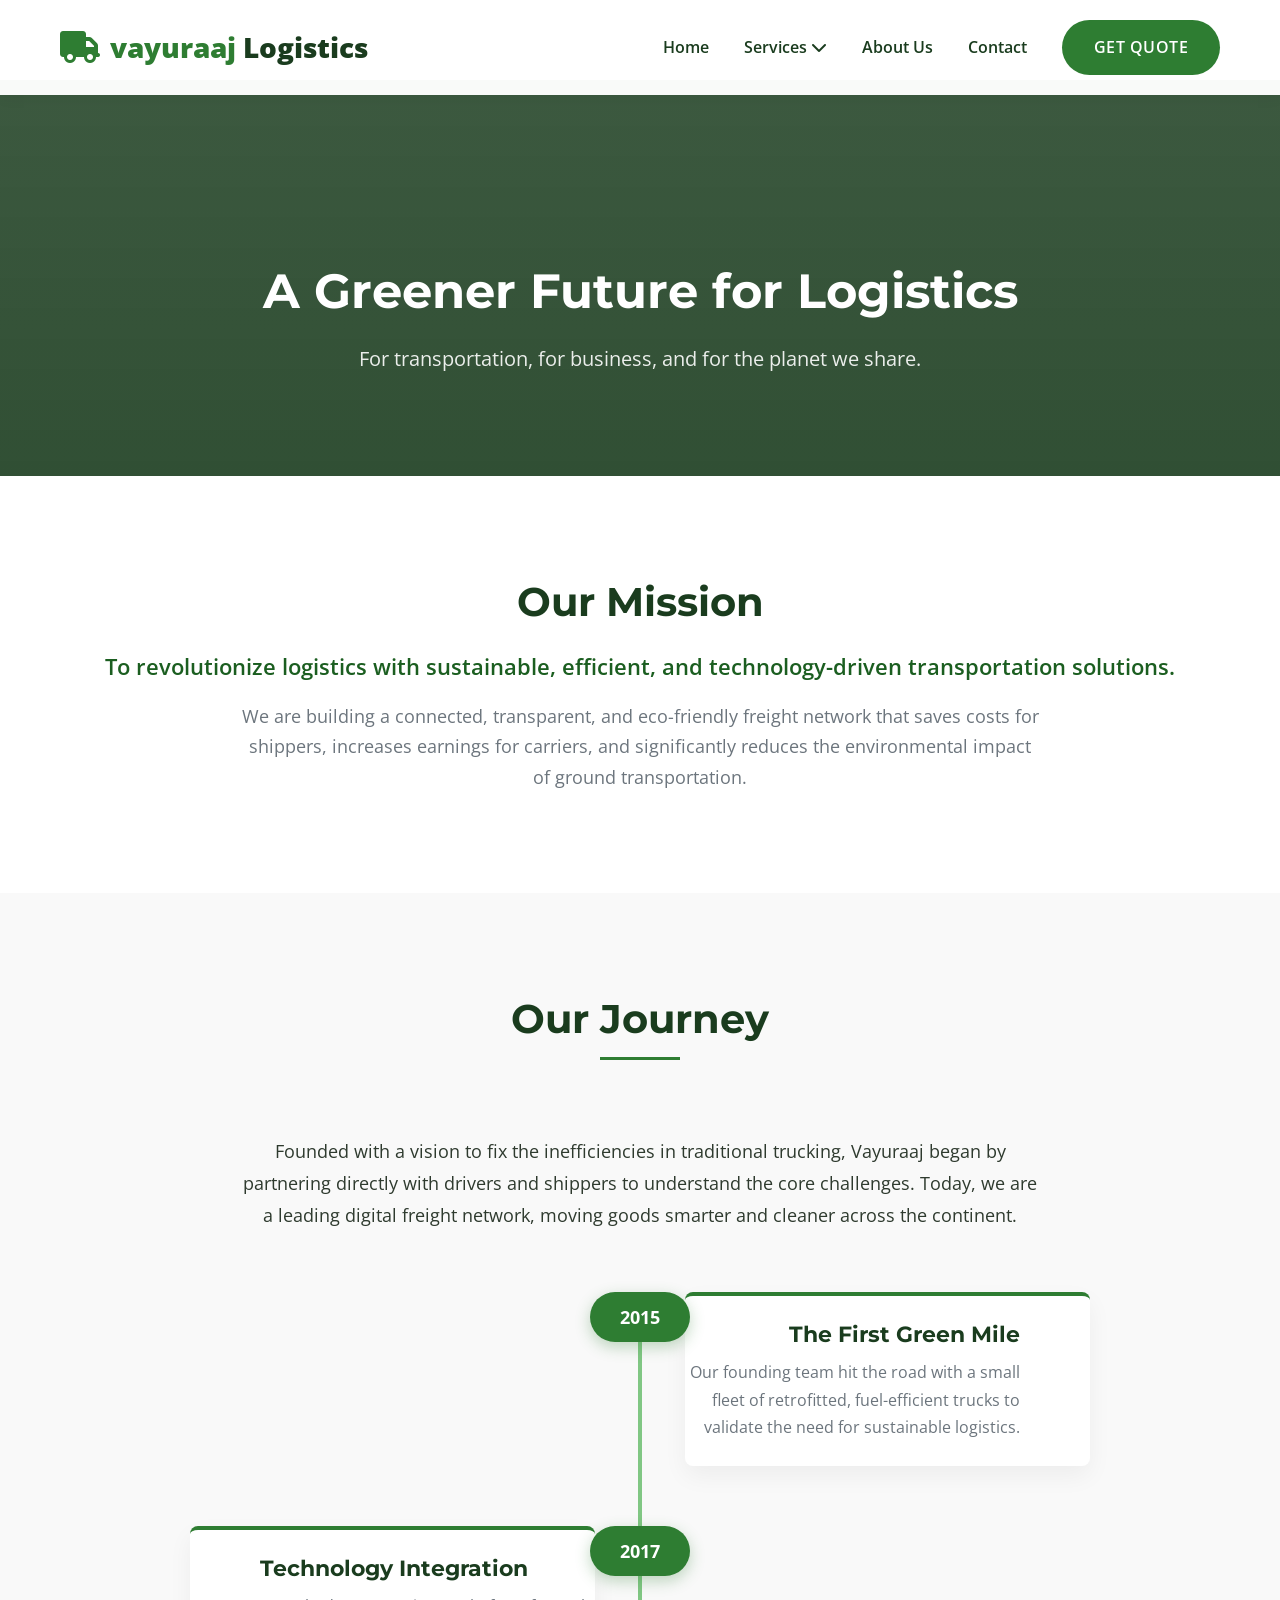
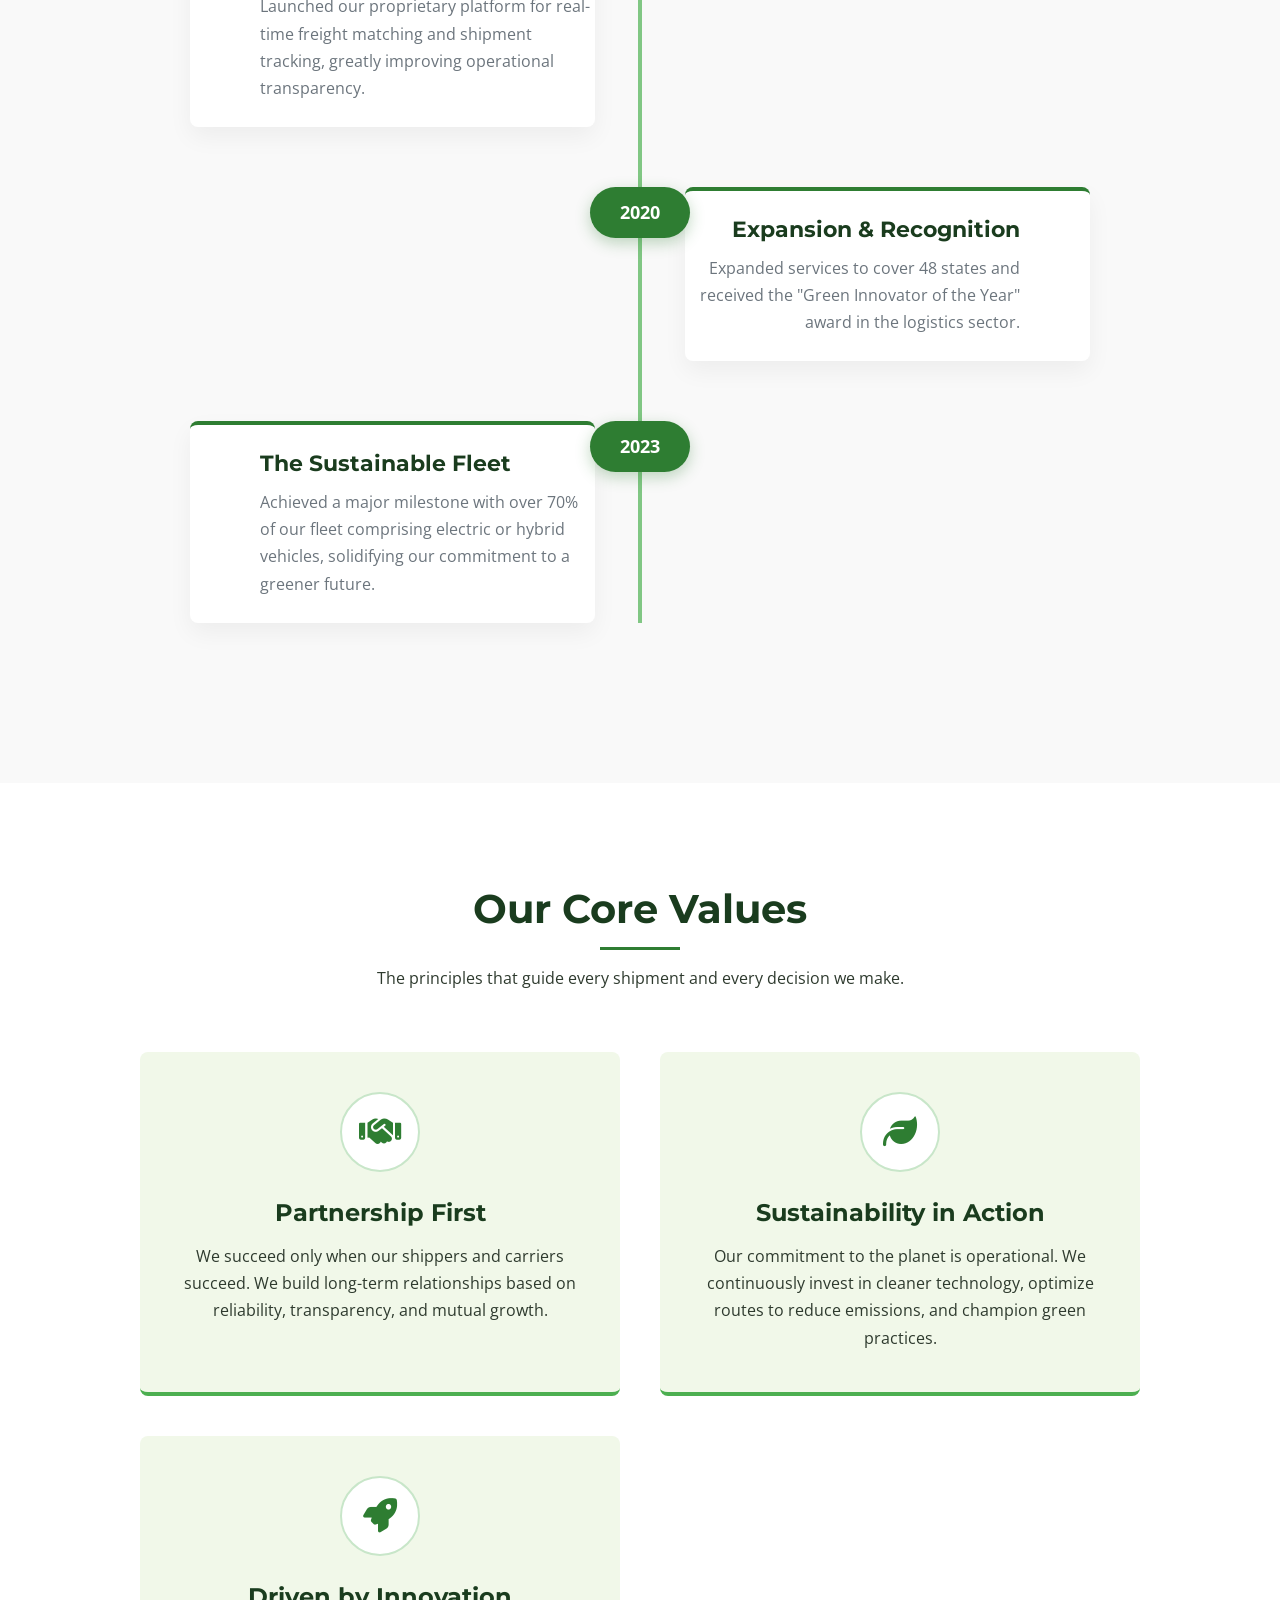
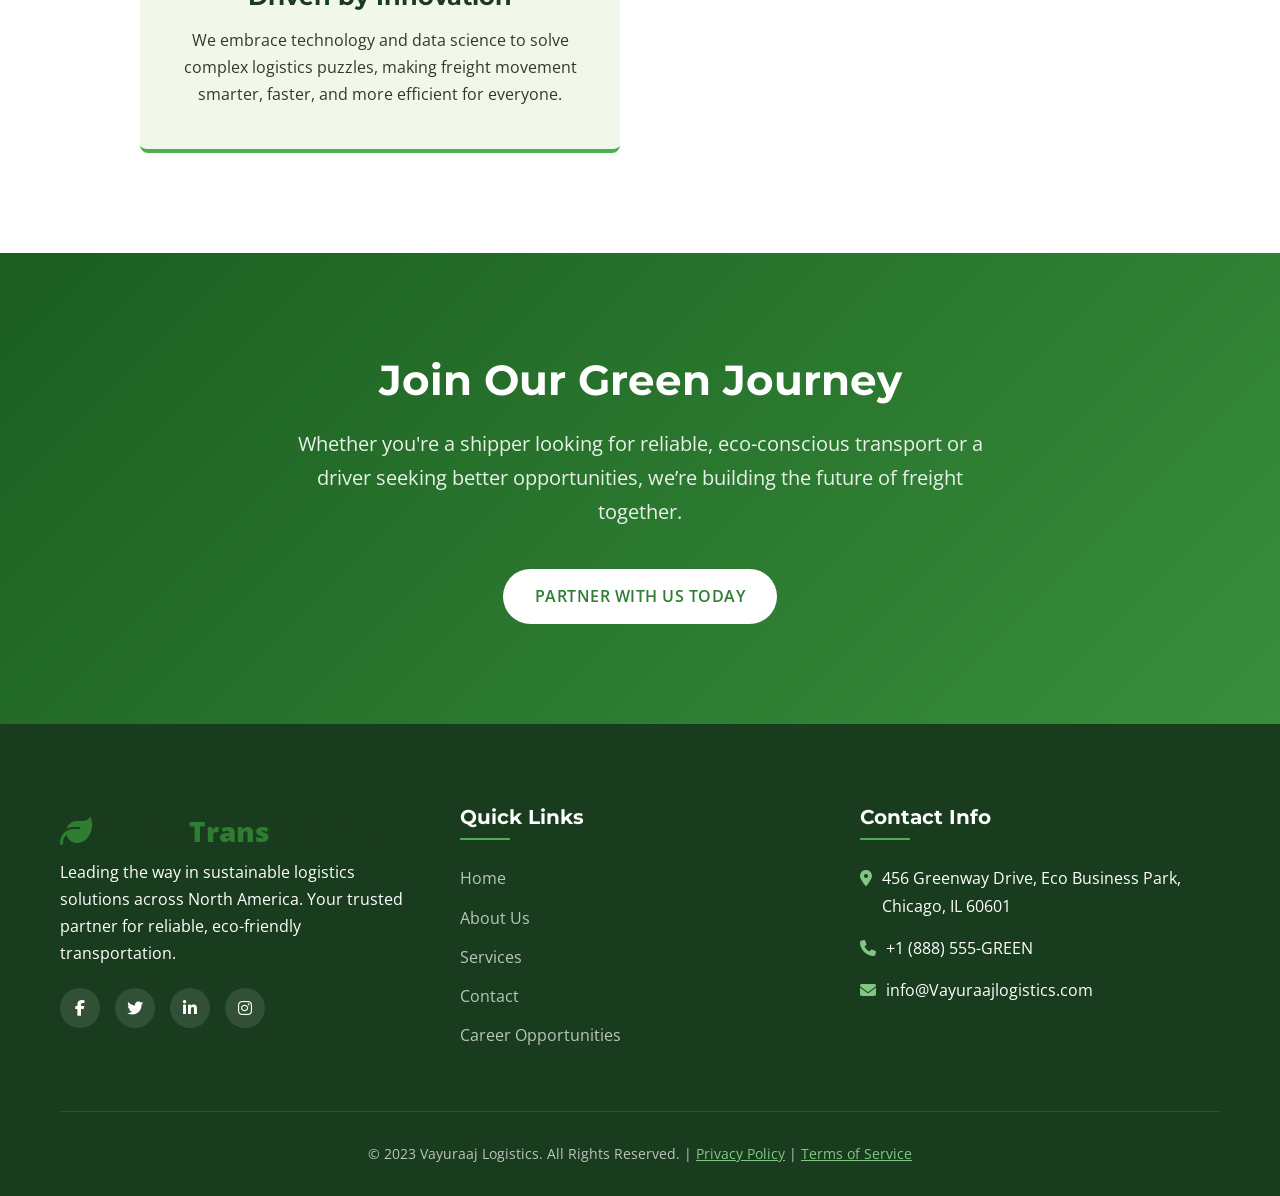
==== about-us.html @ b5fd8b36 "added some change" ====
<!doctype html>
<html lang="en">
  <head>
    <meta charset="UTF-8" />
    <meta name="viewport" content="width=device-width, initial-scale=1.0" />
    <title>About Us | Vayuraaj Logistics</title>
    <link
      rel="stylesheet"
      href="https://cdnjs.cloudflare.com/ajax/libs/font-awesome/6.4.0/css/all.min.css"
    />
    <link rel="preconnect" href="https://fonts.googleapis.com" />
    <link rel="preconnect" href="https://fonts.gstatic.com" crossorigin />
    <link
      href="https://fonts.googleapis.com/css2?family=Montserrat:wght@400;500;600;700;800&family=Open+Sans:wght@400;500;600&display=swap"
      rel="stylesheet"
    />
    <style>
      /* ===== Base Styles & Green Theme Variables ===== */
      * {
        margin: 0;
        padding: 0;
        box-sizing: border-box;
      }

      :root {
        --primary: #2e7d32;
        --primary-dark: #1b5e20;
        --primary-light: #4caf50;
        --secondary: #388e3c;
        --accent: #81c784;
        --dark: #1a3c1e;
        --light: #f1f8e9;
        --gray: #6c757d;
        --text-dark: #2e3a2e;
        --highlight: #c8e6c9;
        --light-gray-bg: #f9f9f9;
        --section-padding: 100px 0;
        --container-width: 1200px;
      }

      body {
        font-family: "Open Sans", sans-serif;
        line-height: 1.7;
        color: var(--text-dark);
        overflow-x: hidden;
      }

      h1,
      h2,
      h3,
      h4,
      h5,
      h6 {
        font-family: "Montserrat", sans-serif;
        font-weight: 700;
        line-height: 1.3;
      }

      .container {
        width: 100%;
        max-width: var(--container-width);
        margin: 0 auto;
        padding: 0 20px;
      }

      section {
        padding: var(--section-padding);
      }

      /* ===== Header - Consistent with Homepage ===== */
      header {
        position: fixed;
        top: 0;
        left: 0;
        width: 100%;
        z-index: 1000;
        padding: 20px 0;
        transition: all 0.3s ease;
        background-color: rgba(255, 255, 255, 0.97);
        box-shadow: 0 2px 15px rgba(0, 0, 0, 0.05);
      }

      .header-container {
        display: flex;
        justify-content: space-between;
        align-items: center;
      }

      .logo {
        display: flex;
        align-items: center;
        gap: 10px;
      }

      .container {
        width: 100%;
        max-width: 1200px;
        margin: 0 auto;
        padding: 0 20px;
      }

      .btn {
        display: inline-block;
        padding: 14px 32px;
        background-color: var(--primary);
        color: white;
        text-decoration: none;
        border-radius: 40px;
        font-weight: 600;
        font-size: 16px;
        transition: all 0.3s ease;
        border: none;
        cursor: pointer;
        text-transform: uppercase;
        letter-spacing: 0.5px;
      }

      .btn:hover {
        background-color: var(--primary-dark);
        transform: translateY(-3px);
        box-shadow: 0 10px 20px rgba(46, 125, 50, 0.2);
      }

      .btn-secondary {
        background-color: white;
        color: var(--primary);
      }

      .btn-secondary:hover {
        background-color: var(--light);
      }

      /* Header Styles */
      header {
        position: absolute;
        top: 0;
        left: 0;
        width: 100%;
        z-index: 1000;
        padding: 20px 0;
        transition: all 0.3s ease;
      }

      header.scrolled {
        position: fixed;
        background-color: rgba(255, 255, 255, 0.97);
        padding: 15px 0;
        box-shadow: 0 5px 20px rgba(0, 0, 0, 0.1);
      }

      .header-container {
        display: flex;
        justify-content: space-between;
        align-items: center;
      }

      .logo {
        display: flex;
        align-items: center;
        gap: 10px;
      }

      .logo-icon {
        color: var(--primary);
        font-size: 32px;
      }

      .logo-text {
        font-size: 28px;
        font-weight: 800;
        color: var(--dark);
      }

      .logo-text span {
        color: var(--primary);
      }

      /* Navigation with Dropdown */
      .nav-container {
        display: flex;
        align-items: center;
        gap: 35px;
      }

      .nav-links {
        display: flex;
        gap: 35px;
      }

      .nav-links a {
        text-decoration: none;
        color: white;
        font-weight: 600;
        font-size: 16px;
        transition: color 0.3s;
        position: relative;
      }

      header.scrolled .nav-links a {
        color: var(--dark);
      }

      .nav-links a:hover {
        color: var(--primary);
      }

      /* Dropdown Styles */
      .dropdown {
        position: relative;
      }

      .dropdown-toggle {
        display: flex;
        align-items: center;
        gap: 5px;
        cursor: pointer;
      }

      .dropdown-menu {
        position: absolute;
        top: 100%;
        left: 0;
        min-width: 220px;
        background-color: white;
        box-shadow: 0 10px 30px rgba(0, 0, 0, 0.15);
        border-radius: 4px;
        padding: 15px 0;
        opacity: 0;
        visibility: hidden;
        transform: translateY(10px);
        transition: all 0.3s ease;
        z-index: 1000;
      }

      .dropdown:hover .dropdown-menu {
        opacity: 1;
        visibility: visible;
        transform: translateY(0);
      }

      .dropdown-menu a {
        display: block;
        padding: 12px 25px;
        color: var(--text-dark);
        text-decoration: none;
        font-weight: 500;
        transition: all 0.3s;
        border-left: 3px solid transparent;
      }

      .dropdown-menu a:hover {
        background-color: var(--highlight);
        color: var(--primary);
        border-left-color: var(--primary);
        padding-left: 30px;
      }
      .container {
        width: 100%;
        max-width: 1200px;
        margin: 0 auto;
        padding: 0 20px;
      }

      /* Header Styles */
      header {
        position: absolute;
        top: 0;
        left: 0;
        width: 100%;
        z-index: 1000;
        padding: 20px 0;
        transition: all 0.3s ease;
      }

      header.scrolled {
        position: fixed;
        background-color: rgba(255, 255, 255, 0.97);
        padding: 15px 0;
        box-shadow: 0 5px 20px rgba(0, 0, 0, 0.1);
      }

      .header-container {
        display: flex;
        justify-content: space-between;
        align-items: center;
      }

      .logo {
        display: flex;
        align-items: center;
        gap: 10px;
      }

      .logo-icon {
        color: var(--primary);
        font-size: 32px;
      }

      .logo-text {
        font-size: 28px;
        font-weight: 800;
        color: var(--dark);
      }

      .logo-text span {
        color: var(--primary);
      }

      /* Navigation with Dropdown */
      .nav-container {
        display: flex;
        align-items: center;
        gap: 35px;
      }

      .nav-links {
        display: flex;
        gap: 35px;
      }

      .nav-links a {
        text-decoration: none;
        color: white;
        font-weight: 600;
        font-size: 16px;
        transition: color 0.3s;
        position: relative;
      }

      header.scrolled .nav-links a {
        color: var(--dark);
      }

      .nav-links a:hover {
        color: var(--primary);
      }

      /* Dropdown Styles */
      .dropdown {
        position: relative;
      }

      .dropdown-toggle {
        display: flex;
        align-items: center;
        gap: 5px;
        cursor: pointer;
      }

      .dropdown-menu {
        position: absolute;
        top: 100%;
        left: 0;
        min-width: 220px;
        background-color: white;
        box-shadow: 0 10px 30px rgba(0, 0, 0, 0.15);
        border-radius: 4px;
        padding: 15px 0;
        opacity: 0;
        visibility: hidden;
        transform: translateY(10px);
        transition: all 0.3s ease;
        z-index: 1000;
      }

      .dropdown:hover .dropdown-menu {
        opacity: 1;
        visibility: visible;
        transform: translateY(0);
      }

      .dropdown-menu a {
        display: block;
        padding: 12px 25px;
        color: var(--text-dark);
        text-decoration: none;
        font-weight: 500;
        transition: all 0.3s;
        border-left: 3px solid transparent;
      }

      .dropdown-menu a:hover {
        background-color: var(--highlight);
        color: var(--primary);
        border-left-color: var(--primary);
        padding-left: 30px;
      }

      .logo-icon {
        color: var(--primary);
        font-size: 32px;
      }

      .logo-text {
        font-size: 28px;
        font-weight: 800;
        color: var(--dark);
      }

      .logo-text span {
        color: var(--primary);
      }

      .nav-links {
        display: flex;
        gap: 35px;
      }

      .nav-links a {
        text-decoration: none;
        color: var(--dark);
        font-weight: 600;
        font-size: 16px;
        transition: color 0.3s;
        position: relative;
      }

      .nav-links a:hover {
        color: var(--primary);
      }

      .nav-links a.active {
        color: var(--primary);
      }

      .nav-links a.active::after {
        content: "";
        position: absolute;
        width: 100%;
        height: 2px;
        background: var(--primary);
        bottom: -5px;
        left: 0;
      }

      .mobile-menu-btn {
        display: none;
        background: none;
        border: none;
        font-size: 24px;
        color: var(--dark);
        cursor: pointer;
      }

      /* ===== Page Hero Banner ===== */
      .page-hero {
        background:
          linear-gradient(rgba(26, 60, 30, 0.85), rgba(26, 60, 30, 0.9)),
          url("https://images.unsplash.com/photo-1544620347-c4fd4a3d5957?ixlib=rb-4.0.3&auto=format&fit=crop&w=2070&q=80");
        background-size: cover;
        background-position: center;
        color: white;
        padding: 180px 0 100px;
        text-align: center;
        margin-top: 80px;
      }

      .page-hero h1 {
        font-size: 48px;
        margin-bottom: 20px;
      }

      .page-hero p {
        font-size: 20px;
        max-width: 700px;
        margin: 0 auto;
        opacity: 0.9;
      }

      /* ===== Mission Statement ===== */
      .mission-statement {
        text-align: center;
        padding: 100px 0;
        background-color: white;
      }

      .mission-statement h2 {
        font-size: 40px;
        color: var(--dark);
        margin-bottom: 20px;
      }

      .mission-statement .lead-text {
        font-size: 22px;
        color: var(--primary-dark);
        font-weight: 600;
        margin-bottom: 15px;
      }

      .mission-statement .sub-text {
        font-size: 18px;
        color: var(--gray);
        max-width: 800px;
        margin: 0 auto;
      }

      /* ===== Our Story & Timeline ===== */
      .our-story {
        background-color: var(--light-gray-bg);
      }

      .section-title {
        text-align: center;
        margin-bottom: 60px;
      }

      .section-title h2 {
        font-size: 40px;
        color: var(--dark);
        margin-bottom: 15px;
        position: relative;
        display: inline-block;
        padding-bottom: 15px;
      }

      .section-title h2::after {
        content: "";
        position: absolute;
        width: 80px;
        height: 3px;
        background-color: var(--primary);
        bottom: 0;
        left: 50%;
        transform: translateX(-50%);
      }

      .story-content {
        max-width: 800px;
        margin: 0 auto 60px;
        font-size: 18px;
        color: var(--text-dark);
        line-height: 1.8;
        text-align: center;
      }

      /* Timeline */
      .timeline {
        position: relative;
        max-width: 900px;
        margin: 50px auto 0;
      }

      .timeline::before {
        content: "";
        position: absolute;
        left: 50%;
        top: 0;
        bottom: 0;
        width: 4px;
        background-color: var(--accent);
        transform: translateX(-50%);
      }

      .timeline-item {
        display: flex;
        justify-content: center;
        margin-bottom: 60px;
        position: relative;
        width: 100%;
      }

      .timeline-item:nth-child(odd) .timeline-content {
        margin-left: auto;
        text-align: right;
        padding-right: 70px;
        padding-left: 0;
      }

      .timeline-item:nth-child(even) .timeline-content {
        margin-right: auto;
        text-align: left;
        padding-left: 70px;
        padding-right: 0;
      }

      .timeline-year {
        position: absolute;
        left: 50%;
        top: 0;
        background-color: var(--primary);
        color: white;
        padding: 10px 20px;
        border-radius: 30px;
        font-weight: 700;
        font-size: 18px;
        transform: translateX(-50%);
        z-index: 2;
        min-width: 100px;
        text-align: center;
        box-shadow: 0 5px 15px rgba(46, 125, 50, 0.3);
      }

      .timeline-content {
        width: 45%;
        padding: 25px;
        background-color: white;
        border-radius: 8px;
        box-shadow: 0 10px 25px rgba(0, 0, 0, 0.05);
        border-top: 4px solid var(--primary);
      }

      .timeline-content h3 {
        font-size: 22px;
        color: var(--dark);
        margin-bottom: 10px;
      }

      .timeline-content p {
        color: var(--gray);
      }

      /* ===== Our Values ===== */
      .our-values {
        background-color: white;
      }

      .values-grid {
        display: grid;
        grid-template-columns: repeat(auto-fit, minmax(320px, 1fr));
        gap: 40px;
        max-width: 1000px;
        margin: 50px auto 0;
      }

      .value-card {
        background-color: var(--light);
        padding: 40px 30px;
        border-radius: 8px;
        text-align: center;
        transition: transform 0.3s ease;
        border-bottom: 4px solid var(--primary-light);
      }

      .value-card:hover {
        transform: translateY(-10px);
      }

      .value-icon {
        background-color: white;
        color: var(--primary);
        width: 80px;
        height: 80px;
        border-radius: 50%;
        display: flex;
        align-items: center;
        justify-content: center;
        font-size: 34px;
        margin: 0 auto 25px;
        border: 2px solid var(--highlight);
      }

      .value-card h3 {
        font-size: 24px;
        color: var(--dark);
        margin-bottom: 15px;
      }

      .value-card p {
        color: var(--text-dark);
      }

      /* ===== CTA Section ===== */
      .cta-section {
        background: linear-gradient(
          135deg,
          var(--primary-dark),
          var(--secondary)
        );
        color: white;
        text-align: center;
        padding: 100px 0;
      }

      .cta-section h2 {
        font-size: 42px;
        margin-bottom: 20px;
      }

      .cta-section p {
        font-size: 20px;
        max-width: 700px;
        margin: 0 auto 40px;
        opacity: 0.9;
      }

      .cta-section .btn {
        background-color: white;
        color: var(--primary);
      }

      .cta-section .btn:hover {
        background-color: var(--light);
      }

      /* ===== Footer ===== */
      footer {
        background-color: var(--dark);
        color: white;
        padding: 80px 0 30px;
      }

      .footer-grid {
        display: grid;
        grid-template-columns: repeat(auto-fit, minmax(250px, 1fr));
        gap: 40px;
        margin-bottom: 50px;
      }

      .footer-col h3 {
        font-size: 20px;
        margin-bottom: 25px;
        position: relative;
        padding-bottom: 10px;
      }

      .footer-col h3::after {
        content: "";
        position: absolute;
        width: 50px;
        height: 2px;
        background: var(--primary-light);
        bottom: 0;
        left: 0;
      }

      .footer-links {
        list-style: none;
      }

      .footer-links li {
        margin-bottom: 12px;
      }

      .footer-links a {
        color: rgba(255, 255, 255, 0.7);
        text-decoration: none;
        transition: all 0.3s;
      }

      .footer-links a:hover {
        color: var(--accent);
        padding-left: 5px;
      }

      .contact-info {
        list-style: none;
      }

      .contact-info li {
        margin-bottom: 15px;
        display: flex;
        align-items: flex-start;
        gap: 10px;
      }

      .contact-info i {
        color: var(--accent);
        margin-top: 5px;
      }

      .social-icons {
        display: flex;
        gap: 15px;
        margin-top: 20px;
      }

      .social-icons a {
        display: inline-flex;
        align-items: center;
        justify-content: center;
        width: 40px;
        height: 40px;
        background: rgba(255, 255, 255, 0.1);
        border-radius: 50%;
        color: white;
        text-decoration: none;
        transition: all 0.3s;
      }

      .social-icons a:hover {
        background: var(--primary);
        transform: translateY(-3px);
      }

      .copyright {
        text-align: center;
        padding-top: 30px;
        border-top: 1px solid rgba(255, 255, 255, 0.1);
        color: rgba(255, 255, 255, 0.7);
        font-size: 14px;
      }

      /* ===== Responsive Design ===== */
      @media (max-width: 992px) {
        .nav-links {
          display: none;
          position: absolute;
          top: 100%;
          left: 0;
          width: 100%;
          background-color: white;
          flex-direction: column;
          padding: 20px;
          box-shadow: 0 10px 20px rgba(0, 0, 0, 0.1);
          gap: 20px;
          z-index: 1000;
        }

        .nav-links.active {
          display: flex;
        }

        .mobile-menu-btn {
          display: block;
        }

        .page-hero h1 {
          font-size: 42px;
        }

        .mission-statement h2 {
          font-size: 36px;
        }
      }

      @media (max-width: 768px) {
        :root {
          --section-padding: 70px 0;
        }

        .page-hero {
          padding: 150px 0 80px;
        }

        .page-hero h1 {
          font-size: 36px;
        }

        .page-hero p,
        .mission-statement .sub-text,
        .story-content {
          font-size: 16px;
        }

        .timeline::before {
          left: 30px;
        }

        .timeline-item,
        .timeline-item:nth-child(odd),
        .timeline-item:nth-child(even) {
          flex-direction: column;
          align-items: flex-start;
          padding-left: 70px;
        }

        .timeline-year {
          left: 30px;
          transform: translateX(0);
        }

        .timeline-content,
        .timeline-item:nth-child(odd) .timeline-content,
        .timeline-item:nth-child(even) .timeline-content {
          width: 100%;
          padding: 20px;
          margin: 40px 0 0 0;
          text-align: left;
        }

        .values-grid {
          grid-template-columns: 1fr;
          gap: 30px;
        }

        .cta-section h2 {
          font-size: 32px;
        }
      }
    </style>
  </head>
  <body>
    <!-- Header -->
    <header id="header">
      <div class="container header-container">
        <div class="logo">
          <div class="logo-icon">
            <i class="fas fa-truck"></i>
          </div>
          <div class="logo-text"><span>vayuraaj </span> Logistics</div>
        </div>

        <div class="nav-container">
          <nav class="nav-links" id="navLinks">
            <a href="index.html">Home</a>

            <div class="dropdown">
              <div class="dropdown-toggle">
                <a href="#services"
                  >Services <i class="fas fa-chevron-down"></i
                ></a>
              </div>
              <div class="dropdown-menu">
                <a href="#services">All Services</a>
                <a href="#freight">Freight Services</a>
                <a href="#transport">Transport Services</a>
                <a href="#logistics">Logistics Services</a>
                <a href="#warehouse">Warehousing</a>
                <a href="#supply">Supply Chain</a>
                <a href="#customs">Customs Clearance</a>
              </div>
            </div>

            <a href="about-us.html">About Us</a>
            <a href="#contact">Contact</a>
          </nav>

          <a href="#contact" class="btn">Get Quote</a>

          <button class="mobile-menu-btn" id="mobileMenuBtn">
            <i class="fas fa-bars"></i>
          </button>
        </div>
      </div>
    </header>
    <!-- Page Hero Banner -->
    <section class="page-hero">
      <div class="container">
        <h1>A Greener Future for Logistics</h1>
        <p>For transportation, for business, and for the planet we share.</p>
      </div>
    </section>

    <!-- Mission Statement -->
    <section class="mission-statement">
      <div class="container">
        <h2>Our Mission</h2>
        <p class="lead-text">
          To revolutionize logistics with sustainable, efficient, and
          technology-driven transportation solutions.
        </p>
        <p class="sub-text">
          We are building a connected, transparent, and eco-friendly freight
          network that saves costs for shippers, increases earnings for
          carriers, and significantly reduces the environmental impact of ground
          transportation.
        </p>
      </div>
    </section>

    <!-- Our Story & Timeline -->
    <section class="our-story">
      <div class="container">
        <div class="section-title">
          <h2>Our Journey</h2>
        </div>

        <div class="story-content">
          <p>
            Founded with a vision to fix the inefficiencies in traditional
            trucking, Vayuraaj began by partnering directly with drivers and
            shippers to understand the core challenges. Today, we are a leading
            digital freight network, moving goods smarter and cleaner across the
            continent.
          </p>
        </div>

        <div class="timeline">
          <div class="timeline-item">
            <div class="timeline-year">2015</div>
            <div class="timeline-content">
              <h3>The First Green Mile</h3>
              <p>
                Our founding team hit the road with a small fleet of
                retrofitted, fuel-efficient trucks to validate the need for
                sustainable logistics.
              </p>
            </div>
          </div>

          <div class="timeline-item">
            <div class="timeline-year">2017</div>
            <div class="timeline-content">
              <h3>Technology Integration</h3>
              <p>
                Launched our proprietary platform for real-time freight matching
                and shipment tracking, greatly improving operational
                transparency.
              </p>
            </div>
          </div>

          <div class="timeline-item">
            <div class="timeline-year">2020</div>
            <div class="timeline-content">
              <h3>Expansion & Recognition</h3>
              <p>
                Expanded services to cover 48 states and received the "Green
                Innovator of the Year" award in the logistics sector.
              </p>
            </div>
          </div>

          <div class="timeline-item">
            <div class="timeline-year">2023</div>
            <div class="timeline-content">
              <h3>The Sustainable Fleet</h3>
              <p>
                Achieved a major milestone with over 70% of our fleet comprising
                electric or hybrid vehicles, solidifying our commitment to a
                greener future.
              </p>
            </div>
          </div>
        </div>
      </div>
    </section>

    <!-- Our Values -->
    <section class="our-values">
      <div class="container">
        <div class="section-title">
          <h2>Our Core Values</h2>
          <p>
            The principles that guide every shipment and every decision we make.
          </p>
        </div>

        <div class="values-grid">
          <div class="value-card">
            <div class="value-icon">
              <i class="fas fa-handshake"></i>
            </div>
            <h3>Partnership First</h3>
            <p>
              We succeed only when our shippers and carriers succeed. We build
              long-term relationships based on reliability, transparency, and
              mutual growth.
            </p>
          </div>

          <div class="value-card">
            <div class="value-icon">
              <i class="fas fa-leaf"></i>
            </div>
            <h3>Sustainability in Action</h3>
            <p>
              Our commitment to the planet is operational. We continuously
              invest in cleaner technology, optimize routes to reduce emissions,
              and champion green practices.
            </p>
          </div>

          <div class="value-card">
            <div class="value-icon">
              <i class="fas fa-rocket"></i>
            </div>
            <h3>Driven by Innovation</h3>
            <p>
              We embrace technology and data science to solve complex logistics
              puzzles, making freight movement smarter, faster, and more
              efficient for everyone.
            </p>
          </div>
        </div>
      </div>
    </section>

    <!-- CTA Section -->
    <section class="cta-section">
      <div class="container">
        <h2>Join Our Green Journey</h2>
        <p>
          Whether you're a shipper looking for reliable, eco-conscious transport
          or a driver seeking better opportunities, we’re building the future of
          freight together.
        </p>
        <a href="index.html#contact" class="btn">Partner With Us Today</a>
      </div>
    </section>

    <!-- Footer -->
    <footer id="contact">
      <div class="container">
        <div class="footer-grid">
          <div class="footer-col">
            <div class="logo">
              <div class="logo-icon">
                <i class="fas fa-leaf"></i>
              </div>
              <div class="logo-text">Green<span>Trans</span> Logistics</div>
            </div>
            <p>
              Leading the way in sustainable logistics solutions across North
              America. Your trusted partner for reliable, eco-friendly
              transportation.
            </p>
            <div class="social-icons">
              <a href="#"><i class="fab fa-facebook-f"></i></a>
              <a href="#"><i class="fab fa-twitter"></i></a>
              <a href="#"><i class="fab fa-linkedin-in"></i></a>
              <a href="#"><i class="fab fa-instagram"></i></a>
            </div>
          </div>

          <div class="footer-col">
            <h3>Quick Links</h3>
            <ul class="footer-links">
              <li><a href="index.html">Home</a></li>
              <li><a href="about-us.html">About Us</a></li>
              <li><a href="index.html#services">Services</a></li>
              <li><a href="#contact">Contact</a></li>
              <li><a href="#">Career Opportunities</a></li>
            </ul>
          </div>

          <div class="footer-col">
            <h3>Contact Info</h3>
            <ul class="contact-info">
              <li>
                <i class="fas fa-map-marker-alt"></i>
                <span
                  >456 Greenway Drive, Eco Business Park, Chicago, IL
                  60601</span
                >
              </li>
              <li>
                <i class="fas fa-phone"></i>
                <span>+1 (888) 555-GREEN</span>
              </li>
              <li>
                <i class="fas fa-envelope"></i>
                <span>info@Vayuraajlogistics.com</span>
              </li>
            </ul>
          </div>
        </div>

        <div class="copyright">
          <p>
            &copy; 2023 Vayuraaj Logistics. All Rights Reserved. |
            <a href="#" style="color: var(--accent)">Privacy Policy</a> |
            <a href="#" style="color: var(--accent)">Terms of Service</a>
          </p>
        </div>
      </div>
    </footer>

    <script>
      // Mobile menu toggle
      const mobileMenuBtn = document.getElementById("mobileMenuBtn");
      const navLinks = document.getElementById("navLinks");

      mobileMenuBtn.addEventListener("click", () => {
        navLinks.classList.toggle("active");
        mobileMenuBtn.innerHTML = navLinks.classList.contains("active")
          ? '<i class="fas fa-times"></i>'
          : '<i class="fas fa-bars"></i>';
      });

      // Close mobile menu when clicking a link
      document.querySelectorAll(".nav-links a").forEach((link) => {
        link.addEventListener("click", () => {
          navLinks.classList.remove("active");
          mobileMenuBtn.innerHTML = '<i class="fas fa-bars"></i>';
        });
      });

      // Header scroll effect
      const header = document.getElementById("header");
      window.addEventListener("scroll", () => {
        if (window.scrollY > 50) {
          header.style.boxShadow = "0 5px 20px rgba(0,0,0,0.1)";
        } else {
          header.style.boxShadow = "0 2px 15px rgba(0,0,0,0.05)";
        }
      });
    </script>
  </body>
</html>
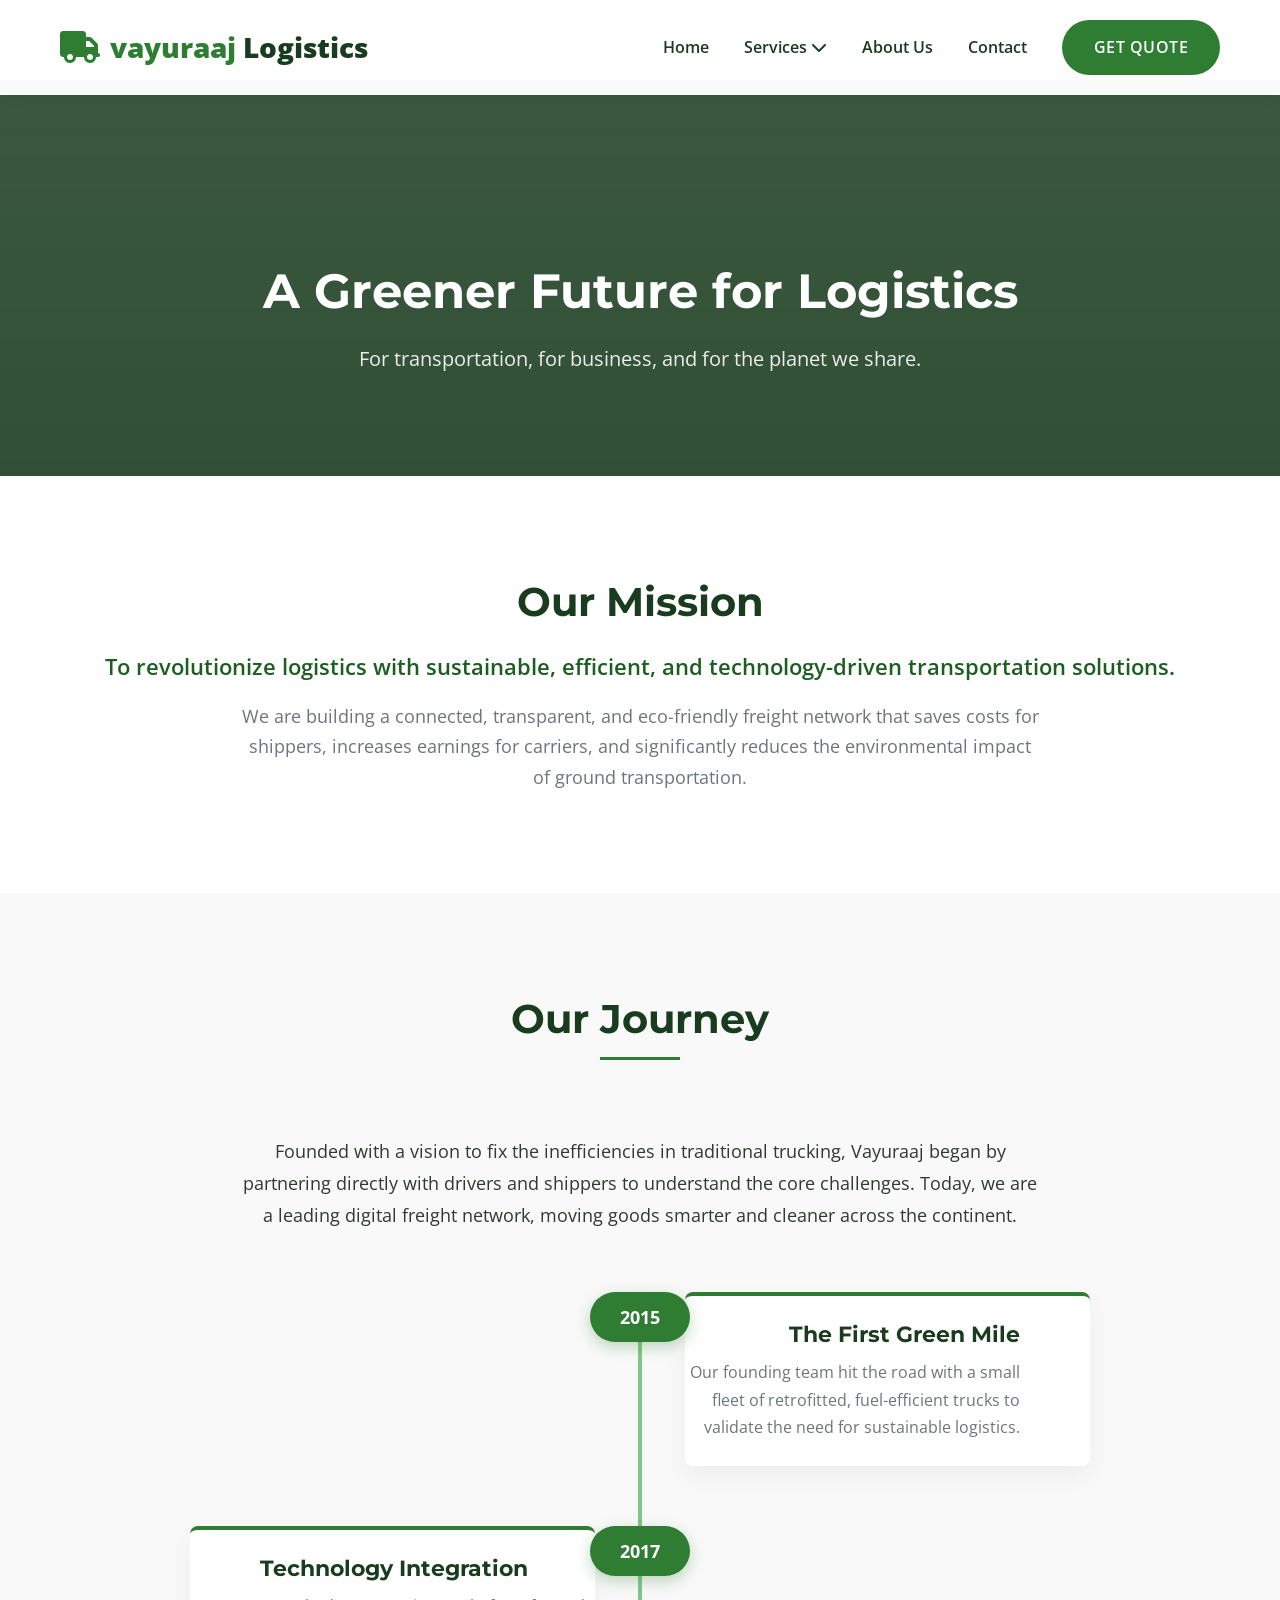
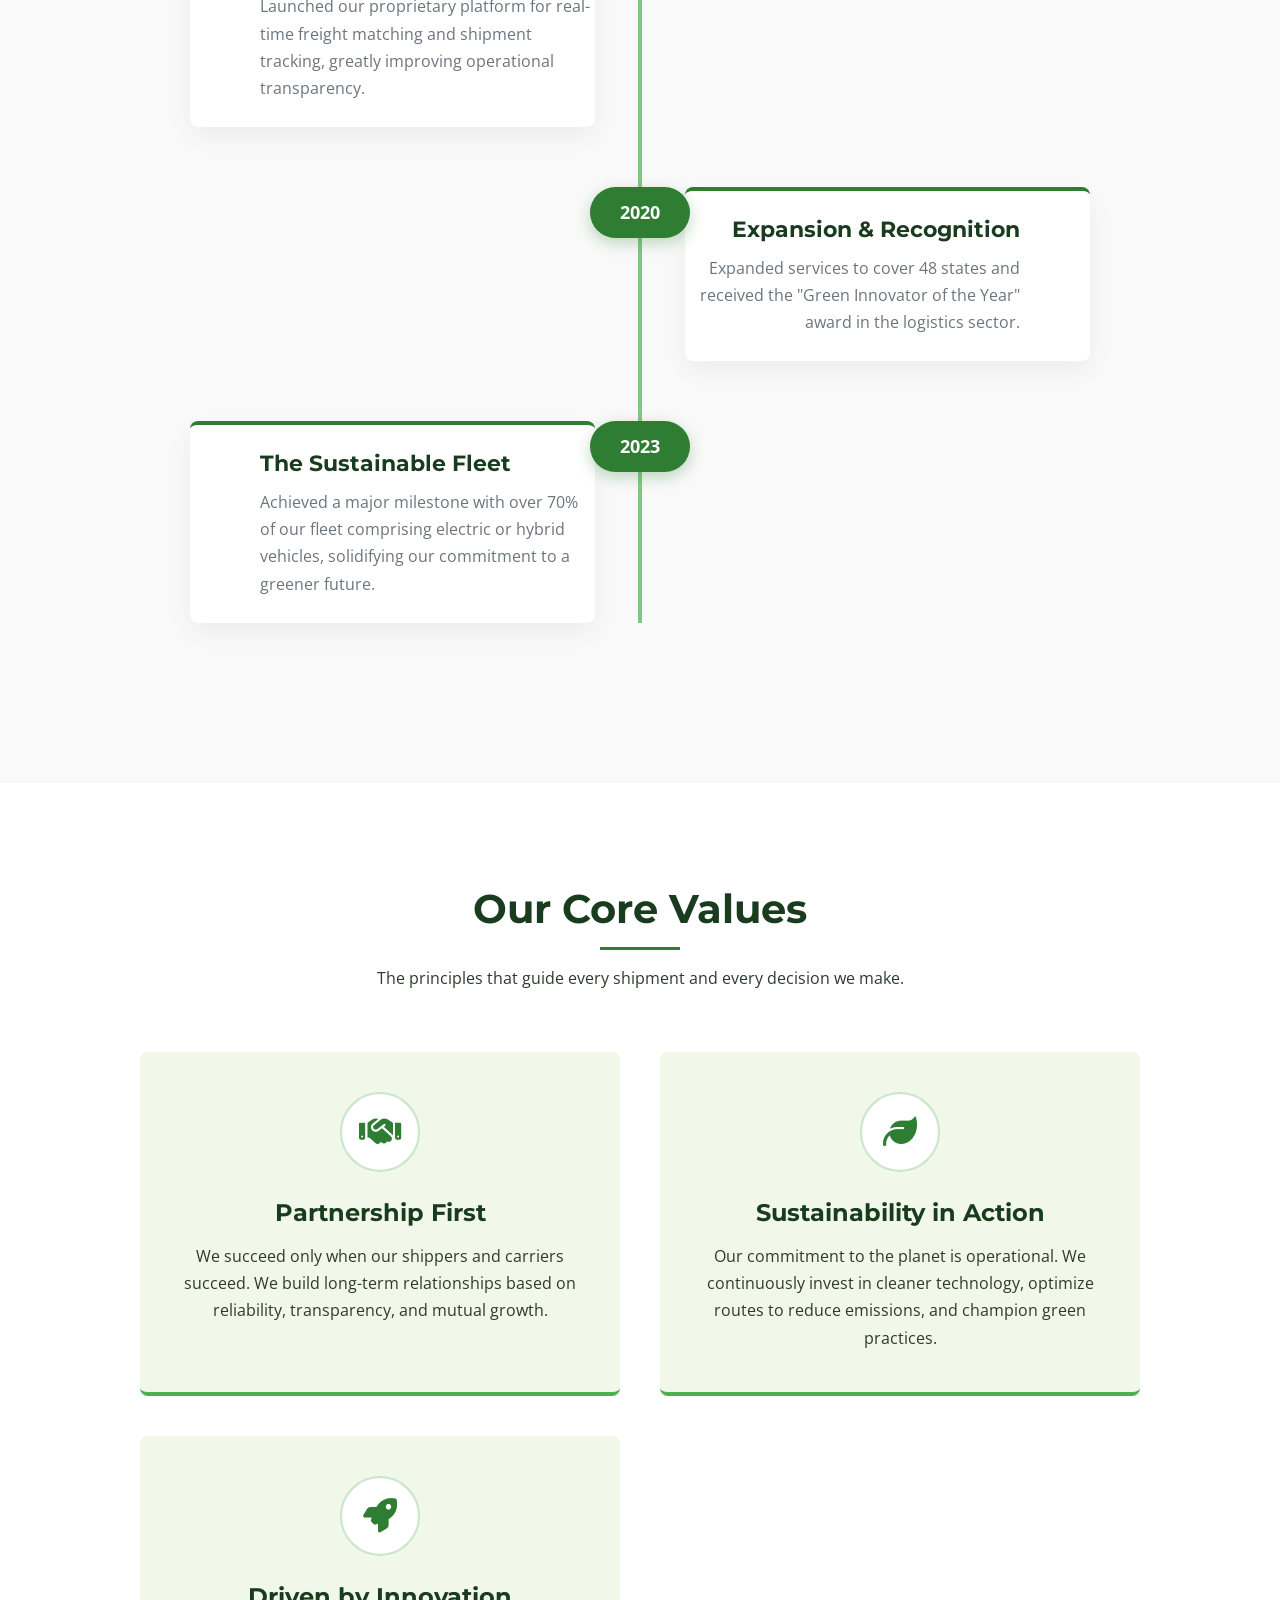
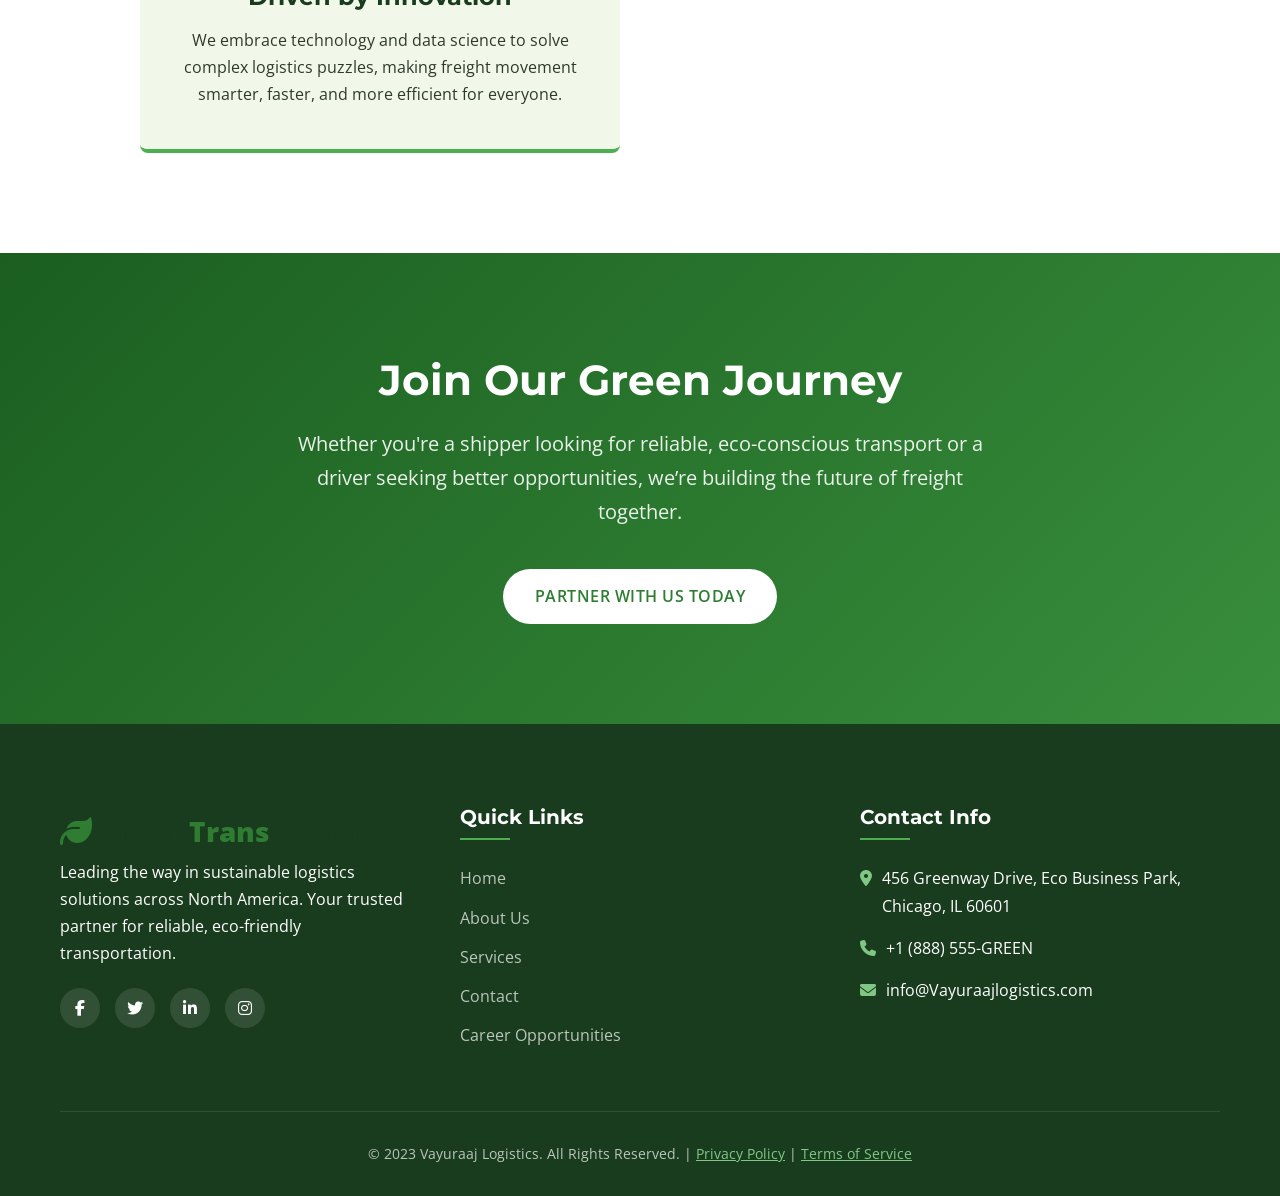
==== commit bf550230: "last change on 7" ====
--- a/about-us.html
+++ b/about-us.html
@@ -951,11 +951,11 @@
     <!-- Our Story & Timeline -->
     <section class="our-story">
       <div class="container">
-        <div class="section-title">
+        <div class="section-title fade-up">
           <h2>Our Journey</h2>
         </div>
 
-        <div class="story-content">
+        <div class="fade-up story-content">
           <p>
             Founded with a vision to fix the inefficiencies in traditional
             trucking, Vayuraaj began by partnering directly with drivers and
@@ -968,7 +968,7 @@
         <div class="timeline">
           <div class="timeline-item">
             <div class="timeline-year">2015</div>
-            <div class="timeline-content">
+            <div class="timeline-content fade-up">
               <h3>The First Green Mile</h3>
               <p>
                 Our founding team hit the road with a small fleet of
@@ -980,7 +980,7 @@
 
           <div class="timeline-item">
             <div class="timeline-year">2017</div>
-            <div class="timeline-content">
+            <div class="timeline-content fade-up">
               <h3>Technology Integration</h3>
               <p>
                 Launched our proprietary platform for real-time freight matching
@@ -992,7 +992,7 @@
 
           <div class="timeline-item">
             <div class="timeline-year">2020</div>
-            <div class="timeline-content">
+            <div class="timeline-content fade-up">
               <h3>Expansion & Recognition</h3>
               <p>
                 Expanded services to cover 48 states and received the "Green
@@ -1003,7 +1003,7 @@
 
           <div class="timeline-item">
             <div class="timeline-year">2023</div>
-            <div class="timeline-content">
+            <div class="timeline-content fade-up">
               <h3>The Sustainable Fleet</h3>
               <p>
                 Achieved a major milestone with over 70% of our fleet comprising
@@ -1027,7 +1027,7 @@
         </div>
 
         <div class="values-grid">
-          <div class="value-card">
+          <div class="value-card zoom-in">
             <div class="value-icon">
               <i class="fas fa-handshake"></i>
             </div>
@@ -1040,7 +1040,7 @@
           </div>
 
           <div class="value-card">
-            <div class="value-icon">
+            <div class="value-icon zoom-in">
               <i class="fas fa-leaf"></i>
             </div>
             <h3>Sustainability in Action</h3>
@@ -1052,7 +1052,7 @@
           </div>
 
           <div class="value-card">
-            <div class="value-icon">
+            <div class="value-icon zoom-in">
               <i class="fas fa-rocket"></i>
             </div>
             <h3>Driven by Innovation</h3>
@@ -1068,7 +1068,7 @@
 
     <!-- CTA Section -->
     <section class="cta-section">
-      <div class="container">
+      <div class="container zoom-in">
         <h2>Join Our Green Journey</h2>
         <p>
           Whether you're a shipper looking for reliable, eco-conscious transport
@@ -1178,3 +1178,115 @@
     </script>
   </body>
 </html>
+
+<!-- styles for scroll effects  -->
+<style>
+  /* ===== SCROLL ANIMATIONS ===== */
+  .fade-up,
+  .slide-left,
+  .slide-right,
+  .zoom-in,
+  .blur-in,
+  .rotate-in {
+    opacity: 0;
+    transition: all 0.8s cubic-bezier(0.4, 0, 0.2, 1);
+  }
+
+  /* Specific transformations */
+  .fade-up {
+    transform: translateY(40px);
+  }
+  .slide-left {
+    transform: translateX(-60px);
+  }
+  .slide-right {
+    transform: translateX(60px);
+  }
+  .zoom-in {
+    transform: scale(0.9);
+  }
+  .blur-in {
+    transform: translateY(20px);
+    filter: blur(4px);
+  }
+  .rotate-in {
+    transform: rotate(-3deg) scale(0.95);
+  }
+
+  /* Active state when element is in viewport */
+  .fade-up.show,
+  .slide-left.show,
+  .slide-right.show,
+  .zoom-in.show,
+  .blur-in.show,
+  .rotate-in.show {
+    opacity: 1;
+    transform: translate(0) scale(1) rotate(0);
+    filter: blur(0);
+  }
+
+  /* Optional: Different animation speeds */
+  .fast {
+    transition-duration: 0.5s;
+  }
+  .slow {
+    transition-duration: 1.2s;
+  }
+</style>
+<script>
+  // Scroll Animation Handler
+  const scrollAnimations = () => {
+    // Create observer with options
+    const observerOptions = {
+      root: null, // Use viewport as root
+      rootMargin: "0px 0px -100px 0px", // Trigger slightly before element is in center
+      threshold: 0.1, // Trigger when 10% of element is visible
+    };
+
+    const observer = new IntersectionObserver((entries) => {
+      entries.forEach((entry) => {
+        if (entry.isIntersecting) {
+          // Add show class to trigger animation
+          entry.target.classList.add("show");
+
+          // Optional: Stop observing after animation triggers
+          // observer.unobserve(entry.target);
+        } else {
+          // Optional: Remove class when element leaves viewport
+          // entry.target.classList.remove('show');
+        }
+      });
+    }, observerOptions);
+
+    // Observe all elements with animation classes
+    const animatedElements = document.querySelectorAll(
+      ".fade-up, .slide-left, .slide-right, .zoom-in, .blur-in, .rotate-in, .stagger-container",
+    );
+
+    animatedElements.forEach((el) => observer.observe(el));
+
+    // Special handling for staggered containers
+    const staggerObserver = new IntersectionObserver((entries) => {
+      entries.forEach((entry) => {
+        if (entry.isIntersecting) {
+          // Add show class to container
+          entry.target.classList.add("show");
+
+          // Then add show class to children with delays
+          const children = entry.target.children;
+          Array.from(children).forEach((child, index) => {
+            setTimeout(() => {
+              child.classList.add("show");
+            }, index * 150); // 150ms delay between each child
+          });
+        }
+      });
+    }, observerOptions);
+
+    const staggerContainers = document.querySelectorAll(".stagger-container");
+    staggerContainers.forEach((el) => staggerObserver.observe(el));
+  };
+
+  // Initialize when page loads
+  document.addEventListener("DOMContentLoaded", scrollAnimations);
+</script>
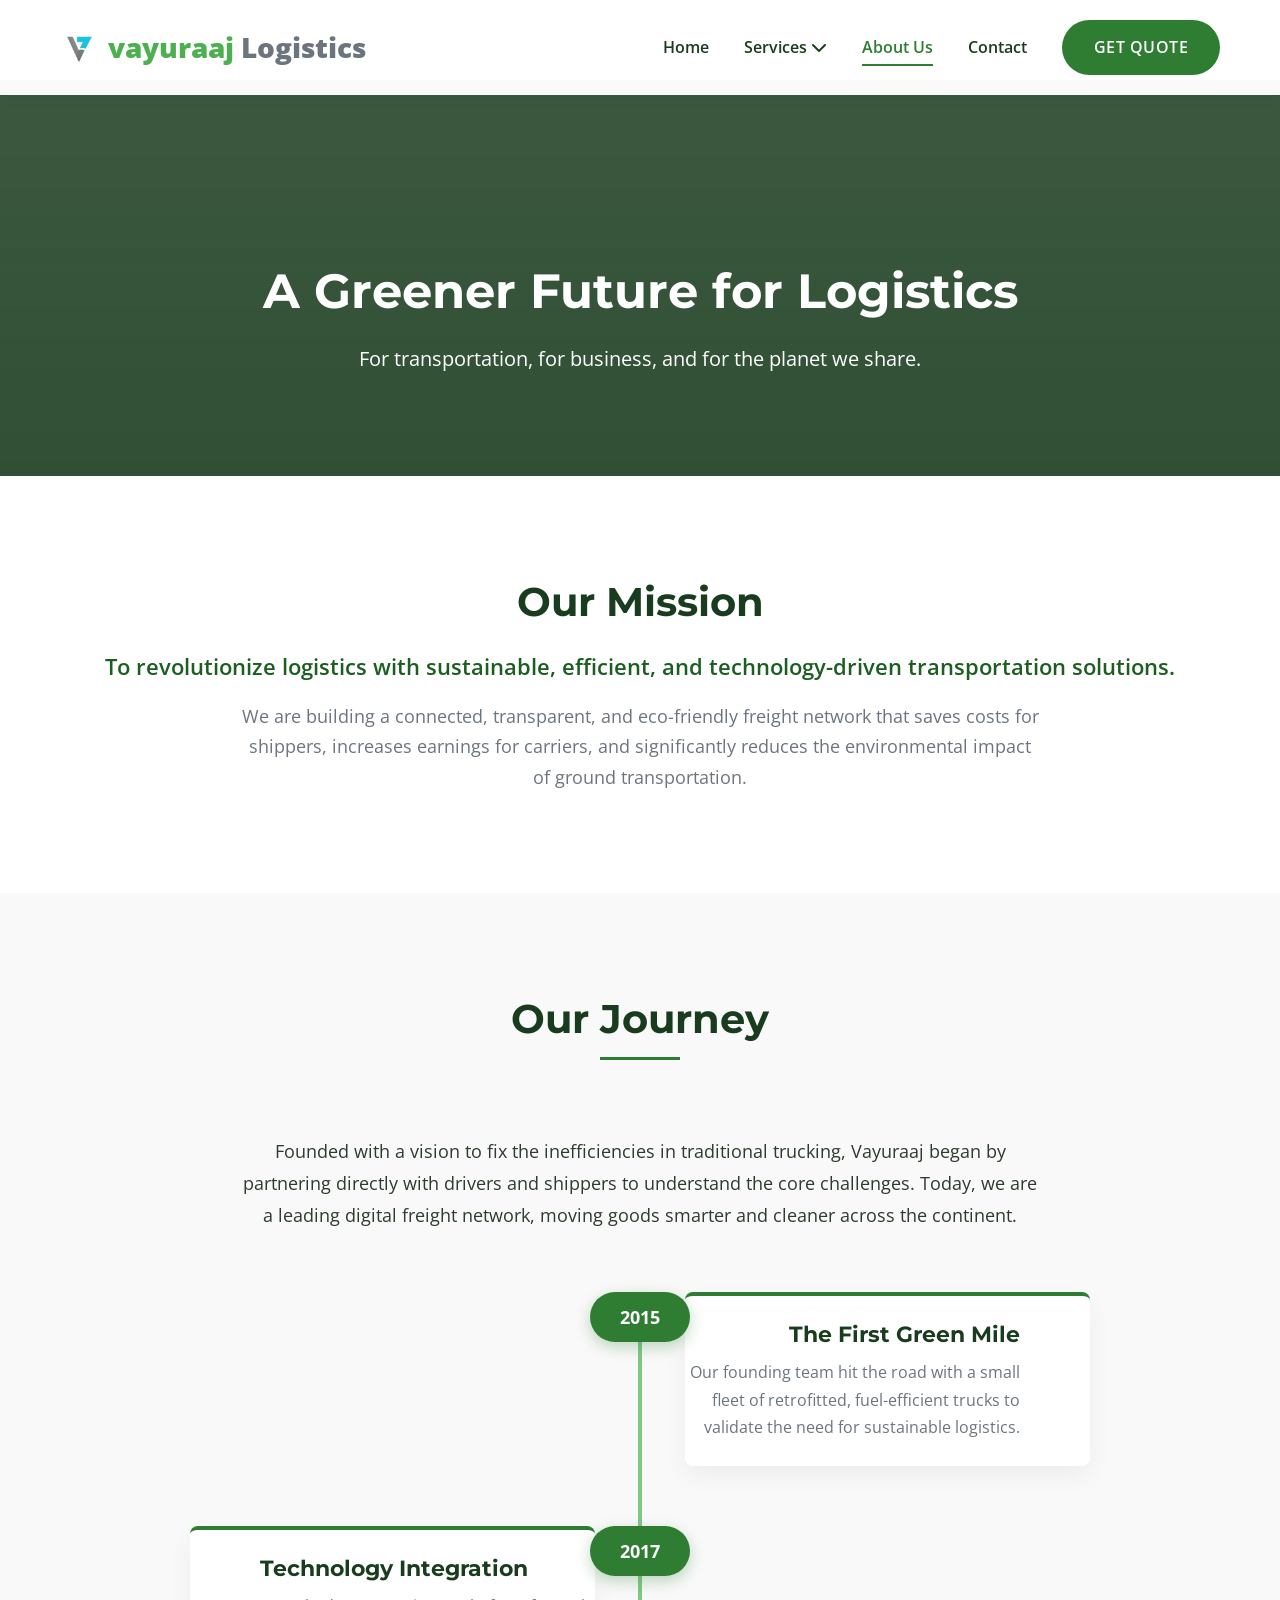
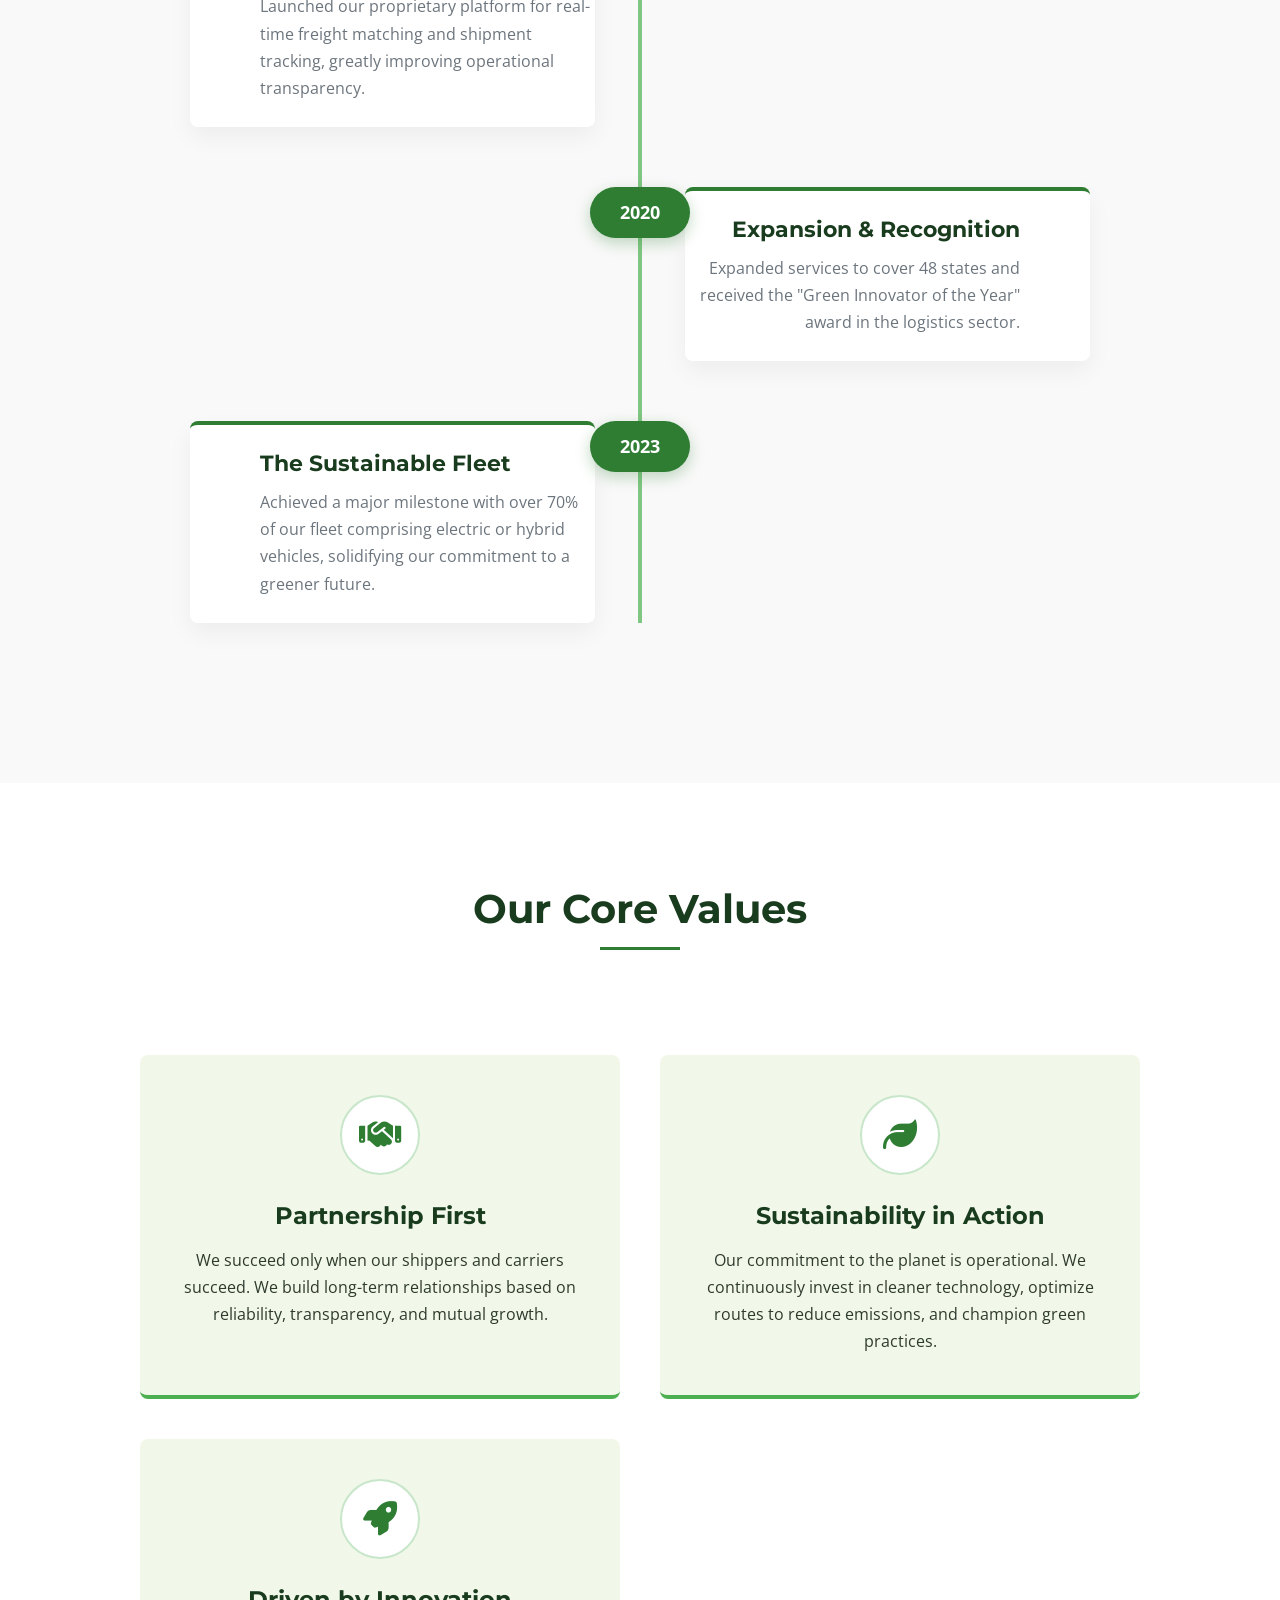
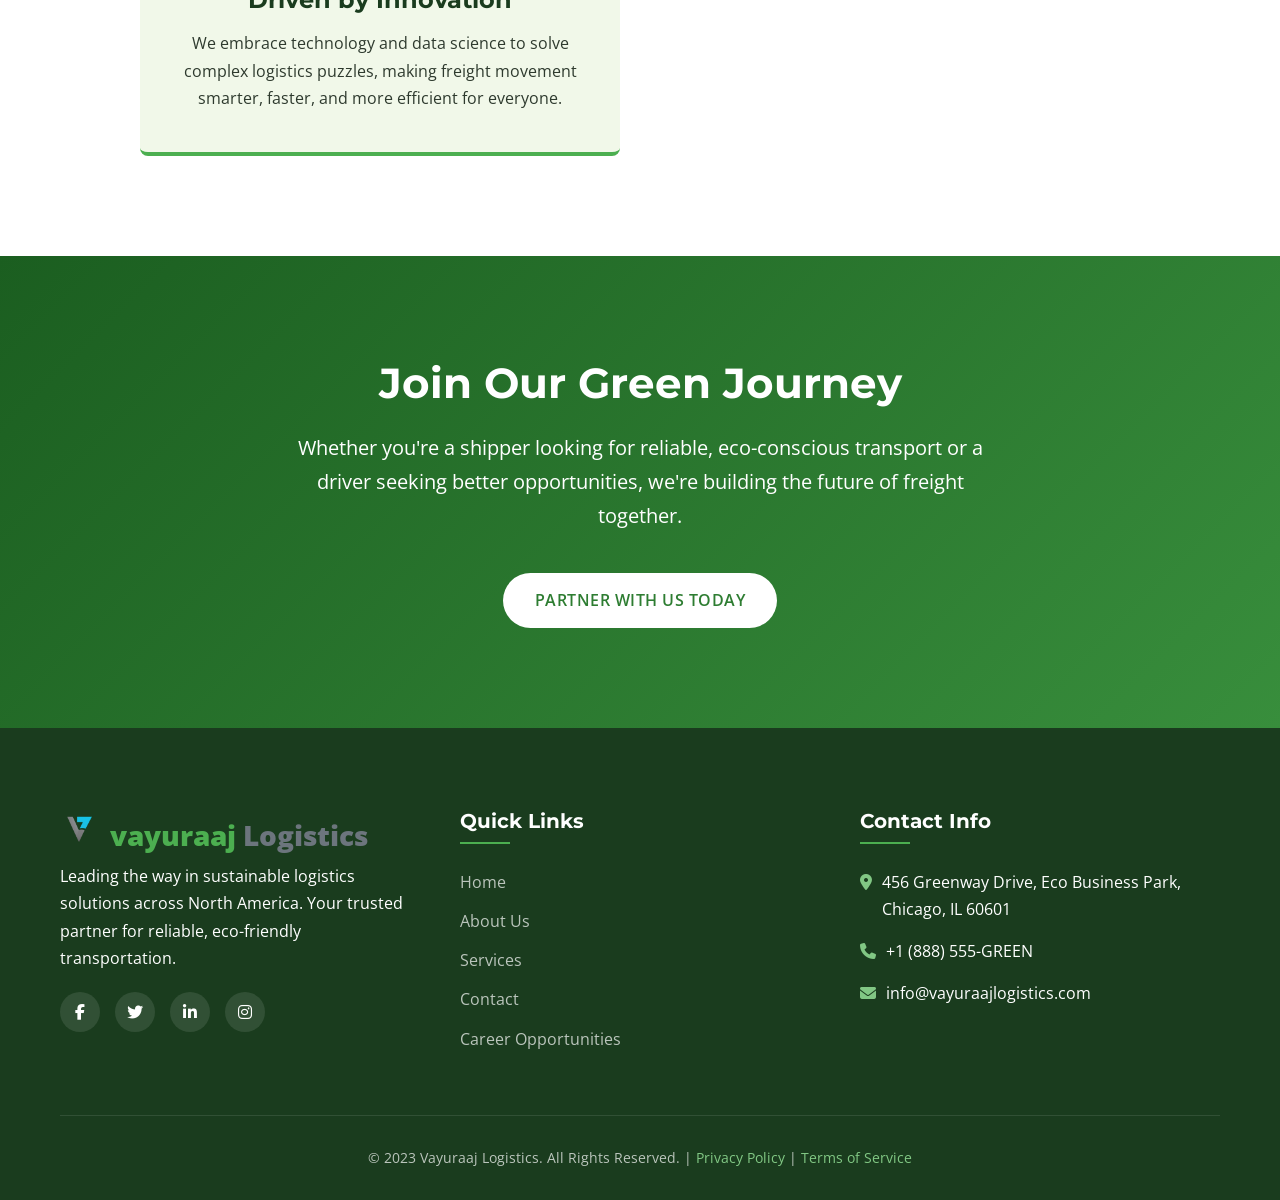
==== commit 7773f39b: "major change" ====
--- a/about-us.html
+++ b/about-us.html
@@ -3,891 +3,38 @@
   <head>
     <meta charset="UTF-8" />
     <meta name="viewport" content="width=device-width, initial-scale=1.0" />
+    <meta
+      name="description"
+      content="Learn about Vayuraaj Logistics' mission to revolutionize sustainable logistics with eco-friendly transportation solutions across North America."
+    />
     <title>About Us | Vayuraaj Logistics</title>
+
+    <!-- Font Awesome -->
     <link
       rel="stylesheet"
       href="https://cdnjs.cloudflare.com/ajax/libs/font-awesome/6.4.0/css/all.min.css"
     />
+
+    <!-- Google Fonts -->
     <link rel="preconnect" href="https://fonts.googleapis.com" />
     <link rel="preconnect" href="https://fonts.gstatic.com" crossorigin />
     <link
       href="https://fonts.googleapis.com/css2?family=Montserrat:wght@400;500;600;700;800&family=Open+Sans:wght@400;500;600&display=swap"
       rel="stylesheet"
     />
-    <style>
-      /* ===== Base Styles & Green Theme Variables ===== */
-      * {
-        margin: 0;
-        padding: 0;
-        box-sizing: border-box;
-      }
-
-      :root {
-        --primary: #2e7d32;
-        --primary-dark: #1b5e20;
-        --primary-light: #4caf50;
-        --secondary: #388e3c;
-        --accent: #81c784;
-        --dark: #1a3c1e;
-        --light: #f1f8e9;
-        --gray: #6c757d;
-        --text-dark: #2e3a2e;
-        --highlight: #c8e6c9;
-        --light-gray-bg: #f9f9f9;
-        --section-padding: 100px 0;
-        --container-width: 1200px;
-      }
-
-      body {
-        font-family: "Open Sans", sans-serif;
-        line-height: 1.7;
-        color: var(--text-dark);
-        overflow-x: hidden;
-      }
-
-      h1,
-      h2,
-      h3,
-      h4,
-      h5,
-      h6 {
-        font-family: "Montserrat", sans-serif;
-        font-weight: 700;
-        line-height: 1.3;
-      }
-
-      .container {
-        width: 100%;
-        max-width: var(--container-width);
-        margin: 0 auto;
-        padding: 0 20px;
-      }
-
-      section {
-        padding: var(--section-padding);
-      }
-
-      /* ===== Header - Consistent with Homepage ===== */
-      header {
-        position: fixed;
-        top: 0;
-        left: 0;
-        width: 100%;
-        z-index: 1000;
-        padding: 20px 0;
-        transition: all 0.3s ease;
-        background-color: rgba(255, 255, 255, 0.97);
-        box-shadow: 0 2px 15px rgba(0, 0, 0, 0.05);
-      }
-
-      .header-container {
-        display: flex;
-        justify-content: space-between;
-        align-items: center;
-      }
-
-      .logo {
-        display: flex;
-        align-items: center;
-        gap: 10px;
-      }
-
-      .container {
-        width: 100%;
-        max-width: 1200px;
-        margin: 0 auto;
-        padding: 0 20px;
-      }
-
-      .btn {
-        display: inline-block;
-        padding: 14px 32px;
-        background-color: var(--primary);
-        color: white;
-        text-decoration: none;
-        border-radius: 40px;
-        font-weight: 600;
-        font-size: 16px;
-        transition: all 0.3s ease;
-        border: none;
-        cursor: pointer;
-        text-transform: uppercase;
-        letter-spacing: 0.5px;
-      }
-
-      .btn:hover {
-        background-color: var(--primary-dark);
-        transform: translateY(-3px);
-        box-shadow: 0 10px 20px rgba(46, 125, 50, 0.2);
-      }
-
-      .btn-secondary {
-        background-color: white;
-        color: var(--primary);
-      }
-
-      .btn-secondary:hover {
-        background-color: var(--light);
-      }
-
-      /* Header Styles */
-      header {
-        position: absolute;
-        top: 0;
-        left: 0;
-        width: 100%;
-        z-index: 1000;
-        padding: 20px 0;
-        transition: all 0.3s ease;
-      }
-
-      header.scrolled {
-        position: fixed;
-        background-color: rgba(255, 255, 255, 0.97);
-        padding: 15px 0;
-        box-shadow: 0 5px 20px rgba(0, 0, 0, 0.1);
-      }
-
-      .header-container {
-        display: flex;
-        justify-content: space-between;
-        align-items: center;
-      }
-
-      .logo {
-        display: flex;
-        align-items: center;
-        gap: 10px;
-      }
-
-      .logo-icon {
-        color: var(--primary);
-        font-size: 32px;
-      }
-
-      .logo-text {
-        font-size: 28px;
-        font-weight: 800;
-        color: var(--dark);
-      }
-
-      .logo-text span {
-        color: var(--primary);
-      }
-
-      /* Navigation with Dropdown */
-      .nav-container {
-        display: flex;
-        align-items: center;
-        gap: 35px;
-      }
-
-      .nav-links {
-        display: flex;
-        gap: 35px;
-      }
-
-      .nav-links a {
-        text-decoration: none;
-        color: white;
-        font-weight: 600;
-        font-size: 16px;
-        transition: color 0.3s;
-        position: relative;
-      }
-
-      header.scrolled .nav-links a {
-        color: var(--dark);
-      }
-
-      .nav-links a:hover {
-        color: var(--primary);
-      }
-
-      /* Dropdown Styles */
-      .dropdown {
-        position: relative;
-      }
-
-      .dropdown-toggle {
-        display: flex;
-        align-items: center;
-        gap: 5px;
-        cursor: pointer;
-      }
-
-      .dropdown-menu {
-        position: absolute;
-        top: 100%;
-        left: 0;
-        min-width: 220px;
-        background-color: white;
-        box-shadow: 0 10px 30px rgba(0, 0, 0, 0.15);
-        border-radius: 4px;
-        padding: 15px 0;
-        opacity: 0;
-        visibility: hidden;
-        transform: translateY(10px);
-        transition: all 0.3s ease;
-        z-index: 1000;
-      }
-
-      .dropdown:hover .dropdown-menu {
-        opacity: 1;
-        visibility: visible;
-        transform: translateY(0);
-      }
-
-      .dropdown-menu a {
-        display: block;
-        padding: 12px 25px;
-        color: var(--text-dark);
-        text-decoration: none;
-        font-weight: 500;
-        transition: all 0.3s;
-        border-left: 3px solid transparent;
-      }
-
-      .dropdown-menu a:hover {
-        background-color: var(--highlight);
-        color: var(--primary);
-        border-left-color: var(--primary);
-        padding-left: 30px;
-      }
-      .container {
-        width: 100%;
-        max-width: 1200px;
-        margin: 0 auto;
-        padding: 0 20px;
-      }
-
-      /* Header Styles */
-      header {
-        position: absolute;
-        top: 0;
-        left: 0;
-        width: 100%;
-        z-index: 1000;
-        padding: 20px 0;
-        transition: all 0.3s ease;
-      }
-
-      header.scrolled {
-        position: fixed;
-        background-color: rgba(255, 255, 255, 0.97);
-        padding: 15px 0;
-        box-shadow: 0 5px 20px rgba(0, 0, 0, 0.1);
-      }
-
-      .header-container {
-        display: flex;
-        justify-content: space-between;
-        align-items: center;
-      }
-
-      .logo {
-        display: flex;
-        align-items: center;
-        gap: 10px;
-      }
-
-      .logo-icon {
-        color: var(--primary);
-        font-size: 32px;
-      }
-
-      .logo-text {
-        font-size: 28px;
-        font-weight: 800;
-        color: var(--dark);
-      }
-
-      .logo-text span {
-        color: var(--primary);
-      }
-
-      /* Navigation with Dropdown */
-      .nav-container {
-        display: flex;
-        align-items: center;
-        gap: 35px;
-      }
-
-      .nav-links {
-        display: flex;
-        gap: 35px;
-      }
-
-      .nav-links a {
-        text-decoration: none;
-        color: white;
-        font-weight: 600;
-        font-size: 16px;
-        transition: color 0.3s;
-        position: relative;
-      }
-
-      header.scrolled .nav-links a {
-        color: var(--dark);
-      }
-
-      .nav-links a:hover {
-        color: var(--primary);
-      }
-
-      /* Dropdown Styles */
-      .dropdown {
-        position: relative;
-      }
-
-      .dropdown-toggle {
-        display: flex;
-        align-items: center;
-        gap: 5px;
-        cursor: pointer;
-      }
-
-      .dropdown-menu {
-        position: absolute;
-        top: 100%;
-        left: 0;
-        min-width: 220px;
-        background-color: white;
-        box-shadow: 0 10px 30px rgba(0, 0, 0, 0.15);
-        border-radius: 4px;
-        padding: 15px 0;
-        opacity: 0;
-        visibility: hidden;
-        transform: translateY(10px);
-        transition: all 0.3s ease;
-        z-index: 1000;
-      }
-
-      .dropdown:hover .dropdown-menu {
-        opacity: 1;
-        visibility: visible;
-        transform: translateY(0);
-      }
-
-      .dropdown-menu a {
-        display: block;
-        padding: 12px 25px;
-        color: var(--text-dark);
-        text-decoration: none;
-        font-weight: 500;
-        transition: all 0.3s;
-        border-left: 3px solid transparent;
-      }
-
-      .dropdown-menu a:hover {
-        background-color: var(--highlight);
-        color: var(--primary);
-        border-left-color: var(--primary);
-        padding-left: 30px;
-      }
-
-      .logo-icon {
-        color: var(--primary);
-        font-size: 32px;
-      }
-
-      .logo-text {
-        font-size: 28px;
-        font-weight: 800;
-        color: var(--dark);
-      }
-
-      .logo-text span {
-        color: var(--primary);
-      }
-
-      .nav-links {
-        display: flex;
-        gap: 35px;
-      }
-
-      .nav-links a {
-        text-decoration: none;
-        color: var(--dark);
-        font-weight: 600;
-        font-size: 16px;
-        transition: color 0.3s;
-        position: relative;
-      }
-
-      .nav-links a:hover {
-        color: var(--primary);
-      }
-
-      .nav-links a.active {
-        color: var(--primary);
-      }
-
-      .nav-links a.active::after {
-        content: "";
-        position: absolute;
-        width: 100%;
-        height: 2px;
-        background: var(--primary);
-        bottom: -5px;
-        left: 0;
-      }
-
-      .mobile-menu-btn {
-        display: none;
-        background: none;
-        border: none;
-        font-size: 24px;
-        color: var(--dark);
-        cursor: pointer;
-      }
-
-      /* ===== Page Hero Banner ===== */
-      .page-hero {
-        background:
-          linear-gradient(rgba(26, 60, 30, 0.85), rgba(26, 60, 30, 0.9)),
-          url("https://images.unsplash.com/photo-1544620347-c4fd4a3d5957?ixlib=rb-4.0.3&auto=format&fit=crop&w=2070&q=80");
-        background-size: cover;
-        background-position: center;
-        color: white;
-        padding: 180px 0 100px;
-        text-align: center;
-        margin-top: 80px;
-      }
-
-      .page-hero h1 {
-        font-size: 48px;
-        margin-bottom: 20px;
-      }
-
-      .page-hero p {
-        font-size: 20px;
-        max-width: 700px;
-        margin: 0 auto;
-        opacity: 0.9;
-      }
-
-      /* ===== Mission Statement ===== */
-      .mission-statement {
-        text-align: center;
-        padding: 100px 0;
-        background-color: white;
-      }
-
-      .mission-statement h2 {
-        font-size: 40px;
-        color: var(--dark);
-        margin-bottom: 20px;
-      }
-
-      .mission-statement .lead-text {
-        font-size: 22px;
-        color: var(--primary-dark);
-        font-weight: 600;
-        margin-bottom: 15px;
-      }
-
-      .mission-statement .sub-text {
-        font-size: 18px;
-        color: var(--gray);
-        max-width: 800px;
-        margin: 0 auto;
-      }
-
-      /* ===== Our Story & Timeline ===== */
-      .our-story {
-        background-color: var(--light-gray-bg);
-      }
-
-      .section-title {
-        text-align: center;
-        margin-bottom: 60px;
-      }
-
-      .section-title h2 {
-        font-size: 40px;
-        color: var(--dark);
-        margin-bottom: 15px;
-        position: relative;
-        display: inline-block;
-        padding-bottom: 15px;
-      }
-
-      .section-title h2::after {
-        content: "";
-        position: absolute;
-        width: 80px;
-        height: 3px;
-        background-color: var(--primary);
-        bottom: 0;
-        left: 50%;
-        transform: translateX(-50%);
-      }
-
-      .story-content {
-        max-width: 800px;
-        margin: 0 auto 60px;
-        font-size: 18px;
-        color: var(--text-dark);
-        line-height: 1.8;
-        text-align: center;
-      }
-
-      /* Timeline */
-      .timeline {
-        position: relative;
-        max-width: 900px;
-        margin: 50px auto 0;
-      }
-
-      .timeline::before {
-        content: "";
-        position: absolute;
-        left: 50%;
-        top: 0;
-        bottom: 0;
-        width: 4px;
-        background-color: var(--accent);
-        transform: translateX(-50%);
-      }
-
-      .timeline-item {
-        display: flex;
-        justify-content: center;
-        margin-bottom: 60px;
-        position: relative;
-        width: 100%;
-      }
-
-      .timeline-item:nth-child(odd) .timeline-content {
-        margin-left: auto;
-        text-align: right;
-        padding-right: 70px;
-        padding-left: 0;
-      }
-
-      .timeline-item:nth-child(even) .timeline-content {
-        margin-right: auto;
-        text-align: left;
-        padding-left: 70px;
-        padding-right: 0;
-      }
-
-      .timeline-year {
-        position: absolute;
-        left: 50%;
-        top: 0;
-        background-color: var(--primary);
-        color: white;
-        padding: 10px 20px;
-        border-radius: 30px;
-        font-weight: 700;
-        font-size: 18px;
-        transform: translateX(-50%);
-        z-index: 2;
-        min-width: 100px;
-        text-align: center;
-        box-shadow: 0 5px 15px rgba(46, 125, 50, 0.3);
-      }
-
-      .timeline-content {
-        width: 45%;
-        padding: 25px;
-        background-color: white;
-        border-radius: 8px;
-        box-shadow: 0 10px 25px rgba(0, 0, 0, 0.05);
-        border-top: 4px solid var(--primary);
-      }
-
-      .timeline-content h3 {
-        font-size: 22px;
-        color: var(--dark);
-        margin-bottom: 10px;
-      }
-
-      .timeline-content p {
-        color: var(--gray);
-      }
-
-      /* ===== Our Values ===== */
-      .our-values {
-        background-color: white;
-      }
-
-      .values-grid {
-        display: grid;
-        grid-template-columns: repeat(auto-fit, minmax(320px, 1fr));
-        gap: 40px;
-        max-width: 1000px;
-        margin: 50px auto 0;
-      }
-
-      .value-card {
-        background-color: var(--light);
-        padding: 40px 30px;
-        border-radius: 8px;
-        text-align: center;
-        transition: transform 0.3s ease;
-        border-bottom: 4px solid var(--primary-light);
-      }
-
-      .value-card:hover {
-        transform: translateY(-10px);
-      }
-
-      .value-icon {
-        background-color: white;
-        color: var(--primary);
-        width: 80px;
-        height: 80px;
-        border-radius: 50%;
-        display: flex;
-        align-items: center;
-        justify-content: center;
-        font-size: 34px;
-        margin: 0 auto 25px;
-        border: 2px solid var(--highlight);
-      }
-
-      .value-card h3 {
-        font-size: 24px;
-        color: var(--dark);
-        margin-bottom: 15px;
-      }
-
-      .value-card p {
-        color: var(--text-dark);
-      }
-
-      /* ===== CTA Section ===== */
-      .cta-section {
-        background: linear-gradient(
-          135deg,
-          var(--primary-dark),
-          var(--secondary)
-        );
-        color: white;
-        text-align: center;
-        padding: 100px 0;
-      }
-
-      .cta-section h2 {
-        font-size: 42px;
-        margin-bottom: 20px;
-      }
-
-      .cta-section p {
-        font-size: 20px;
-        max-width: 700px;
-        margin: 0 auto 40px;
-        opacity: 0.9;
-      }
-
-      .cta-section .btn {
-        background-color: white;
-        color: var(--primary);
-      }
-
-      .cta-section .btn:hover {
-        background-color: var(--light);
-      }
-
-      /* ===== Footer ===== */
-      footer {
-        background-color: var(--dark);
-        color: white;
-        padding: 80px 0 30px;
-      }
-
-      .footer-grid {
-        display: grid;
-        grid-template-columns: repeat(auto-fit, minmax(250px, 1fr));
-        gap: 40px;
-        margin-bottom: 50px;
-      }
-
-      .footer-col h3 {
-        font-size: 20px;
-        margin-bottom: 25px;
-        position: relative;
-        padding-bottom: 10px;
-      }
-
-      .footer-col h3::after {
-        content: "";
-        position: absolute;
-        width: 50px;
-        height: 2px;
-        background: var(--primary-light);
-        bottom: 0;
-        left: 0;
-      }
-
-      .footer-links {
-        list-style: none;
-      }
-
-      .footer-links li {
-        margin-bottom: 12px;
-      }
-
-      .footer-links a {
-        color: rgba(255, 255, 255, 0.7);
-        text-decoration: none;
-        transition: all 0.3s;
-      }
-
-      .footer-links a:hover {
-        color: var(--accent);
-        padding-left: 5px;
-      }
-
-      .contact-info {
-        list-style: none;
-      }
-
-      .contact-info li {
-        margin-bottom: 15px;
-        display: flex;
-        align-items: flex-start;
-        gap: 10px;
-      }
-
-      .contact-info i {
-        color: var(--accent);
-        margin-top: 5px;
-      }
-
-      .social-icons {
-        display: flex;
-        gap: 15px;
-        margin-top: 20px;
-      }
-
-      .social-icons a {
-        display: inline-flex;
-        align-items: center;
-        justify-content: center;
-        width: 40px;
-        height: 40px;
-        background: rgba(255, 255, 255, 0.1);
-        border-radius: 50%;
-        color: white;
-        text-decoration: none;
-        transition: all 0.3s;
-      }
-
-      .social-icons a:hover {
-        background: var(--primary);
-        transform: translateY(-3px);
-      }
-
-      .copyright {
-        text-align: center;
-        padding-top: 30px;
-        border-top: 1px solid rgba(255, 255, 255, 0.1);
-        color: rgba(255, 255, 255, 0.7);
-        font-size: 14px;
-      }
-
-      /* ===== Responsive Design ===== */
-      @media (max-width: 992px) {
-        .nav-links {
-          display: none;
-          position: absolute;
-          top: 100%;
-          left: 0;
-          width: 100%;
-          background-color: white;
-          flex-direction: column;
-          padding: 20px;
-          box-shadow: 0 10px 20px rgba(0, 0, 0, 0.1);
-          gap: 20px;
-          z-index: 1000;
-        }
-
-        .nav-links.active {
-          display: flex;
-        }
-
-        .mobile-menu-btn {
-          display: block;
-        }
-
-        .page-hero h1 {
-          font-size: 42px;
-        }
-
-        .mission-statement h2 {
-          font-size: 36px;
-        }
-      }
-
-      @media (max-width: 768px) {
-        :root {
-          --section-padding: 70px 0;
-        }
-
-        .page-hero {
-          padding: 150px 0 80px;
-        }
-
-        .page-hero h1 {
-          font-size: 36px;
-        }
-
-        .page-hero p,
-        .mission-statement .sub-text,
-        .story-content {
-          font-size: 16px;
-        }
-
-        .timeline::before {
-          left: 30px;
-        }
-
-        .timeline-item,
-        .timeline-item:nth-child(odd),
-        .timeline-item:nth-child(even) {
-          flex-direction: column;
-          align-items: flex-start;
-          padding-left: 70px;
-        }
-
-        .timeline-year {
-          left: 30px;
-          transform: translateX(0);
-        }
-
-        .timeline-content,
-        .timeline-item:nth-child(odd) .timeline-content,
-        .timeline-item:nth-child(even) .timeline-content {
-          width: 100%;
-          padding: 20px;
-          margin: 40px 0 0 0;
-          text-align: left;
-        }
-
-        .values-grid {
-          grid-template-columns: 1fr;
-          gap: 30px;
-        }
-
-        .cta-section h2 {
-          font-size: 32px;
-        }
-      }
-    </style>
+
+    <!-- Main Stylesheet -->
+    <link rel="stylesheet" href="css/about-us.css" />
   </head>
   <body>
     <!-- Header -->
     <header id="header">
       <div class="container header-container">
-        <div class="logo">
-          <div class="logo-icon">
-            <i class="fas fa-truck"></i>
-          </div>
-          <div class="logo-text"><span>vayuraaj </span> Logistics</div>
+        <div class="logo-container">
+          <div class="logo">
+            <img src="image.png" alt="Vayuraaj Logistics Logo" />
+          </div>
+          <div class="logo-text"><span>vayuraaj</span> Logistics</div>
         </div>
 
         <div class="nav-container">
@@ -896,50 +43,50 @@
 
             <div class="dropdown">
               <div class="dropdown-toggle">
-                <a href="#services"
+                <a href="services.html"
                   >Services <i class="fas fa-chevron-down"></i
                 ></a>
               </div>
               <div class="dropdown-menu">
-                <a href="#services">All Services</a>
-                <a href="#freight">Freight Services</a>
-                <a href="#transport">Transport Services</a>
-                <a href="#logistics">Logistics Services</a>
-                <a href="#warehouse">Warehousing</a>
-                <a href="#supply">Supply Chain</a>
-                <a href="#customs">Customs Clearance</a>
+                <a href="services.html">All Services</a>
+                <a href="services.html#freight">Freight Services</a>
+                <a href="services.html#transport">Transport Services</a>
+                <a href="services.html#logistics">Logistics Services</a>
               </div>
             </div>
 
-            <a href="about-us.html">About Us</a>
+            <a href="about-us.html" class="active">About Us</a>
             <a href="#contact">Contact</a>
           </nav>
 
           <a href="#contact" class="btn">Get Quote</a>
 
-          <button class="mobile-menu-btn" id="mobileMenuBtn">
+          <button class="mobile-menu-btn" id="mobileMenuBtn" aria-label="Menu">
             <i class="fas fa-bars"></i>
           </button>
         </div>
       </div>
     </header>
+
     <!-- Page Hero Banner -->
     <section class="page-hero">
       <div class="container">
-        <h1>A Greener Future for Logistics</h1>
-        <p>For transportation, for business, and for the planet we share.</p>
+        <h1 class="fade-up">A Greener Future for Logistics</h1>
+        <p class="fade-up slow">
+          For transportation, for business, and for the planet we share.
+        </p>
       </div>
     </section>
 
     <!-- Mission Statement -->
     <section class="mission-statement">
       <div class="container">
-        <h2>Our Mission</h2>
-        <p class="lead-text">
+        <h2 class="fade-up">Our Mission</h2>
+        <p class="lead-text fade-up">
           To revolutionize logistics with sustainable, efficient, and
           technology-driven transportation solutions.
         </p>
-        <p class="sub-text">
+        <p class="sub-text fade-up slow">
           We are building a connected, transparent, and eco-friendly freight
           network that saves costs for shippers, increases earnings for
           carriers, and significantly reduces the environmental impact of ground
@@ -951,11 +98,11 @@
     <!-- Our Story & Timeline -->
     <section class="our-story">
       <div class="container">
-        <div class="section-title fade-up">
-          <h2>Our Journey</h2>
-        </div>
-
-        <div class="fade-up story-content">
+        <div class="section-title">
+          <h2 class="fade-up">Our Journey</h2>
+        </div>
+
+        <div class="story-content fade-up">
           <p>
             Founded with a vision to fix the inefficiencies in traditional
             trucking, Vayuraaj began by partnering directly with drivers and
@@ -1020,8 +167,8 @@
     <section class="our-values">
       <div class="container">
         <div class="section-title">
-          <h2>Our Core Values</h2>
-          <p>
+          <h2 class="fade-up">Our Core Values</h2>
+          <p class="fade-up">
             The principles that guide every shipment and every decision we make.
           </p>
         </div>
@@ -1039,8 +186,8 @@
             </p>
           </div>
 
-          <div class="value-card">
-            <div class="value-icon zoom-in">
+          <div class="value-card zoom-in">
+            <div class="value-icon">
               <i class="fas fa-leaf"></i>
             </div>
             <h3>Sustainability in Action</h3>
@@ -1051,8 +198,8 @@
             </p>
           </div>
 
-          <div class="value-card">
-            <div class="value-icon zoom-in">
+          <div class="value-card zoom-in">
+            <div class="value-icon">
               <i class="fas fa-rocket"></i>
             </div>
             <h3>Driven by Innovation</h3>
@@ -1068,14 +215,16 @@
 
     <!-- CTA Section -->
     <section class="cta-section">
-      <div class="container zoom-in">
-        <h2>Join Our Green Journey</h2>
-        <p>
+      <div class="container">
+        <h2 class="zoom-in">Join Our Green Journey</h2>
+        <p class="zoom-in slow">
           Whether you're a shipper looking for reliable, eco-conscious transport
-          or a driver seeking better opportunities, we’re building the future of
+          or a driver seeking better opportunities, we're building the future of
           freight together.
         </p>
-        <a href="index.html#contact" class="btn">Partner With Us Today</a>
+        <a href="index.html#contact" class="btn zoom-in"
+          >Partner With Us Today</a
+        >
       </div>
     </section>
 
@@ -1086,9 +235,9 @@
           <div class="footer-col">
             <div class="logo">
               <div class="logo-icon">
-                <i class="fas fa-leaf"></i>
+                <img src="image.png" alt="logo" />
               </div>
-              <div class="logo-text">Green<span>Trans</span> Logistics</div>
+              <div class="logo-text"><span>vayuraaj</span> Logistics</div>
             </div>
             <p>
               Leading the way in sustainable logistics solutions across North
@@ -1096,10 +245,18 @@
               transportation.
             </p>
             <div class="social-icons">
-              <a href="#"><i class="fab fa-facebook-f"></i></a>
-              <a href="#"><i class="fab fa-twitter"></i></a>
-              <a href="#"><i class="fab fa-linkedin-in"></i></a>
-              <a href="#"><i class="fab fa-instagram"></i></a>
+              <a href="#" aria-label="Facebook"
+                ><i class="fab fa-facebook-f"></i
+              ></a>
+              <a href="#" aria-label="Twitter"
+                ><i class="fab fa-twitter"></i
+              ></a>
+              <a href="#" aria-label="LinkedIn"
+                ><i class="fab fa-linkedin-in"></i
+              ></a>
+              <a href="#" aria-label="Instagram"
+                ><i class="fab fa-instagram"></i
+              ></a>
             </div>
           </div>
 
@@ -1108,7 +265,7 @@
             <ul class="footer-links">
               <li><a href="index.html">Home</a></li>
               <li><a href="about-us.html">About Us</a></li>
-              <li><a href="index.html#services">Services</a></li>
+              <li><a href="services.html">Services</a></li>
               <li><a href="#contact">Contact</a></li>
               <li><a href="#">Career Opportunities</a></li>
             </ul>
@@ -1130,7 +287,7 @@
               </li>
               <li>
                 <i class="fas fa-envelope"></i>
-                <span>info@Vayuraajlogistics.com</span>
+                <span>info@vayuraajlogistics.com</span>
               </li>
             </ul>
           </div>
@@ -1139,154 +296,125 @@
         <div class="copyright">
           <p>
             &copy; 2023 Vayuraaj Logistics. All Rights Reserved. |
-            <a href="#" style="color: var(--accent)">Privacy Policy</a> |
-            <a href="#" style="color: var(--accent)">Terms of Service</a>
+            <a href="#">Privacy Policy</a> | <a href="#">Terms of Service</a>
           </p>
         </div>
       </div>
     </footer>
 
-    <script>
-      // Mobile menu toggle
-      const mobileMenuBtn = document.getElementById("mobileMenuBtn");
-      const navLinks = document.getElementById("navLinks");
-
+    <!-- Main JavaScript -->
+    <script src="js/main.js"></script>
+  </body>
+</html>
+<script>
+  // Main JavaScript File
+
+  // Wait for DOM to be fully loaded
+  document.addEventListener("DOMContentLoaded", function () {
+    // ===== Mobile Menu Toggle =====
+    const mobileMenuBtn = document.getElementById("mobileMenuBtn");
+    const navLinks = document.getElementById("navLinks");
+
+    if (mobileMenuBtn) {
       mobileMenuBtn.addEventListener("click", () => {
         navLinks.classList.toggle("active");
         mobileMenuBtn.innerHTML = navLinks.classList.contains("active")
           ? '<i class="fas fa-times"></i>'
           : '<i class="fas fa-bars"></i>';
       });
-
-      // Close mobile menu when clicking a link
-      document.querySelectorAll(".nav-links a").forEach((link) => {
-        link.addEventListener("click", () => {
-          navLinks.classList.remove("active");
+    }
+
+    // ===== Close mobile menu when clicking a link =====
+    document.querySelectorAll(".nav-links a").forEach((link) => {
+      link.addEventListener("click", () => {
+        navLinks.classList.remove("active");
+        if (mobileMenuBtn) {
           mobileMenuBtn.innerHTML = '<i class="fas fa-bars"></i>';
-        });
-      });
-
-      // Header scroll effect
-      const header = document.getElementById("header");
-      window.addEventListener("scroll", () => {
-        if (window.scrollY > 50) {
-          header.style.boxShadow = "0 5px 20px rgba(0,0,0,0.1)";
-        } else {
-          header.style.boxShadow = "0 2px 15px rgba(0,0,0,0.05)";
         }
       });
-    </script>
-  </body>
-</html>
-
-<!-- styles for scroll effects  -->
-<style>
-  /* ===== SCROLL ANIMATIONS ===== */
-  .fade-up,
-  .slide-left,
-  .slide-right,
-  .zoom-in,
-  .blur-in,
-  .rotate-in {
-    opacity: 0;
-    transition: all 0.8s cubic-bezier(0.4, 0, 0.2, 1);
-  }
-
-  /* Specific transformations */
-  .fade-up {
-    transform: translateY(40px);
-  }
-  .slide-left {
-    transform: translateX(-60px);
-  }
-  .slide-right {
-    transform: translateX(60px);
-  }
-  .zoom-in {
-    transform: scale(0.9);
-  }
-  .blur-in {
-    transform: translateY(20px);
-    filter: blur(4px);
-  }
-  .rotate-in {
-    transform: rotate(-3deg) scale(0.95);
-  }
-
-  /* Active state when element is in viewport */
-  .fade-up.show,
-  .slide-left.show,
-  .slide-right.show,
-  .zoom-in.show,
-  .blur-in.show,
-  .rotate-in.show {
-    opacity: 1;
-    transform: translate(0) scale(1) rotate(0);
-    filter: blur(0);
-  }
-
-  /* Optional: Different animation speeds */
-  .fast {
-    transition-duration: 0.5s;
-  }
-  .slow {
-    transition-duration: 1.2s;
-  }
-</style>
-<script>
-  // Scroll Animation Handler
-  const scrollAnimations = () => {
-    // Create observer with options
-    const observerOptions = {
-      root: null, // Use viewport as root
-      rootMargin: "0px 0px -100px 0px", // Trigger slightly before element is in center
-      threshold: 0.1, // Trigger when 10% of element is visible
-    };
-
-    const observer = new IntersectionObserver((entries) => {
-      entries.forEach((entry) => {
-        if (entry.isIntersecting) {
-          // Add show class to trigger animation
-          entry.target.classList.add("show");
-
-          // Optional: Stop observing after animation triggers
-          // observer.unobserve(entry.target);
-        } else {
-          // Optional: Remove class when element leaves viewport
-          // entry.target.classList.remove('show');
+    });
+
+    // ===== Mobile Dropdown Toggle =====
+    const dropdownToggles = document.querySelectorAll(".dropdown-toggle");
+
+    dropdownToggles.forEach((toggle) => {
+      toggle.addEventListener("click", (e) => {
+        if (window.innerWidth <= 992) {
+          e.preventDefault();
+          const dropdown = toggle.closest(".dropdown");
+          dropdown.classList.toggle("active");
         }
       });
-    }, observerOptions);
-
-    // Observe all elements with animation classes
-    const animatedElements = document.querySelectorAll(
-      ".fade-up, .slide-left, .slide-right, .zoom-in, .blur-in, .rotate-in, .stagger-container",
-    );
-
-    animatedElements.forEach((el) => observer.observe(el));
-
-    // Special handling for staggered containers
-    const staggerObserver = new IntersectionObserver((entries) => {
-      entries.forEach((entry) => {
-        if (entry.isIntersecting) {
-          // Add show class to container
-          entry.target.classList.add("show");
-
-          // Then add show class to children with delays
-          const children = entry.target.children;
-          Array.from(children).forEach((child, index) => {
-            setTimeout(() => {
-              child.classList.add("show");
-            }, index * 150); // 150ms delay between each child
-          });
+    });
+
+    // ===== Header Scroll Effect =====
+    const header = document.getElementById("header");
+
+    window.addEventListener("scroll", () => {
+      if (window.scrollY > 50) {
+        header.classList.add("scrolled");
+      } else {
+        header.classList.remove("scrolled");
+      }
+    });
+
+    // ===== Scroll Animation Observer =====
+    const scrollAnimations = () => {
+      const observerOptions = {
+        root: null,
+        rootMargin: "0px 0px -100px 0px",
+        threshold: 0.1,
+      };
+
+      const observer = new IntersectionObserver((entries) => {
+        entries.forEach((entry) => {
+          if (entry.isIntersecting) {
+            entry.target.classList.add("show");
+          }
+        });
+      }, observerOptions);
+
+      // Observe all elements with animation classes
+      const animatedElements = document.querySelectorAll(
+        ".fade-up, .slide-left, .slide-right, .zoom-in, .blur-in, .rotate-in",
+      );
+
+      animatedElements.forEach((el) => observer.observe(el));
+    };
+
+    // Initialize scroll animations
+    scrollAnimations();
+
+    // ===== Smooth Scroll for Anchor Links =====
+    document.querySelectorAll('a[href^="#"]').forEach((anchor) => {
+      anchor.addEventListener("click", function (e) {
+        const href = this.getAttribute("href");
+
+        if (href !== "#" && href.length > 1) {
+          e.preventDefault();
+
+          const targetElement = document.querySelector(href);
+
+          if (targetElement) {
+            targetElement.scrollIntoView({
+              behavior: "smooth",
+              block: "start",
+            });
+          }
         }
       });
-    }, observerOptions);
-
-    const staggerContainers = document.querySelectorAll(".stagger-container");
-    staggerContainers.forEach((el) => staggerObserver.observe(el));
-  };
-
-  // Initialize when page loads
-  document.addEventListener("DOMContentLoaded", scrollAnimations);
+    });
+
+    // ===== Active Link Highlighting =====
+    const currentLocation = window.location.pathname;
+    const navLinks_list = document.querySelectorAll(".nav-links a");
+
+    navLinks_list.forEach((link) => {
+      const linkPath = link.getAttribute("href");
+
+      if (currentLocation.includes(linkPath) && linkPath !== "#") {
+        link.classList.add("active");
+      }
+    });
+  });
 </script>
--- a/css/about-us.css
+++ b/css/about-us.css
@@ -0,0 +1,820 @@
+/* ===== Base Styles & Green Theme Variables ===== */
+* {
+  margin: 0;
+  padding: 0;
+  box-sizing: border-box;
+}
+
+:root {
+  --primary: #2e7d32;
+  --primary-dark: #1b5e20;
+  --primary-light: #4caf50;
+  --secondary: #388e3c;
+  --accent: #81c784;
+  --dark: #1a3c1e;
+  --light: #f1f8e9;
+  --gray: #6c757d;
+  --text-dark: #2e3a2e;
+  --highlight: #c8e6c9;
+  --light-gray-bg: #f9f9f9;
+  --white: #ffffff;
+  --section-padding: 100px 0;
+  --container-width: 1200px;
+  --transition: all 0.3s ease;
+  --shadow-sm: 0 2px 15px rgba(0, 0, 0, 0.05);
+  --shadow-md: 0 5px 20px rgba(0, 0, 0, 0.1);
+  --shadow-lg: 0 10px 30px rgba(0, 0, 0, 0.15);
+}
+
+body {
+  font-family: "Open Sans", sans-serif;
+  line-height: 1.7;
+  color: var(--text-dark);
+  overflow-x: hidden;
+}
+
+h1,
+h2,
+h3,
+h4,
+h5,
+h6 {
+  font-family: "Montserrat", sans-serif;
+  font-weight: 700;
+  line-height: 1.3;
+}
+
+.container {
+  width: 100%;
+  max-width: var(--container-width);
+  margin: 0 auto;
+  padding: 0 20px;
+}
+
+section {
+  padding: var(--section-padding);
+}
+
+/* ===== Buttons ===== */
+.btn {
+  display: inline-block;
+  padding: 14px 32px;
+  background-color: var(--primary);
+  color: var(--white);
+  text-decoration: none;
+  border-radius: 40px;
+  font-weight: 600;
+  font-size: 16px;
+  transition: var(--transition);
+  border: none;
+  cursor: pointer;
+  text-transform: uppercase;
+  letter-spacing: 0.5px;
+}
+
+.btn:hover {
+  background-color: var(--primary-dark);
+  transform: translateY(-3px);
+  box-shadow: 0 10px 20px rgba(46, 125, 50, 0.2);
+}
+
+.btn-secondary {
+  background-color: var(--white);
+  color: var(--primary);
+}
+
+.btn-secondary:hover {
+  background-color: var(--light);
+}
+
+/* ===== Header ===== */
+header {
+  position: fixed;
+  top: 0;
+  left: 0;
+  width: 100%;
+  z-index: 1000;
+  padding: 20px 0;
+  transition: var(--transition);
+  background-color: rgba(255, 255, 255, 0.97);
+  box-shadow: var(--shadow-sm);
+}
+
+header.scrolled {
+  padding: 15px 0;
+  box-shadow: var(--shadow-md);
+}
+
+.header-container {
+  display: flex;
+  justify-content: space-between;
+  align-items: center;
+}
+
+.logo-container {
+  display: flex;
+  align-items: center;
+  gap: 0.5rem;
+}
+
+.logo {
+  display: flex;
+  align-items: center;
+  gap: 10px;
+}
+
+.logo img {
+  height: 2.5rem;
+  width: auto;
+}
+
+.logo-icon {
+  color: var(--primary);
+  font-size: 32px;
+}
+
+.logo-text {
+  font-size: 28px;
+  font-weight: 800;
+  color: var(--gray);
+}
+
+.logo-text span {
+  color: var(--primary-light);
+}
+
+/* ===== Navigation ===== */
+.nav-container {
+  display: flex;
+  align-items: center;
+  gap: 35px;
+}
+
+.nav-links {
+  display: flex;
+  gap: 35px;
+  align-items: center;
+}
+
+.nav-links a {
+  text-decoration: none;
+  color: var(--dark);
+  font-weight: 600;
+  font-size: 16px;
+  transition: color 0.3s;
+  position: relative;
+}
+
+.nav-links a:hover {
+  color: var(--primary);
+}
+
+.nav-links a.active {
+  color: var(--primary);
+}
+
+.nav-links a.active::after {
+  content: "";
+  position: absolute;
+  width: 100%;
+  height: 2px;
+  background: var(--primary);
+  bottom: -5px;
+  left: 0;
+}
+
+/* ===== Dropdown ===== */
+.dropdown {
+  position: relative;
+}
+
+.dropdown-toggle {
+  display: flex;
+  align-items: center;
+  gap: 5px;
+  cursor: pointer;
+}
+
+.dropdown-toggle a {
+  pointer-events: none;
+}
+
+.dropdown-menu {
+  position: absolute;
+  top: 100%;
+  left: 0;
+  min-width: 220px;
+  background-color: var(--white);
+  box-shadow: var(--shadow-lg);
+  border-radius: 4px;
+  padding: 15px 0;
+  opacity: 0;
+  visibility: hidden;
+  transform: translateY(10px);
+  transition: var(--transition);
+  z-index: 1000;
+}
+
+.dropdown:hover .dropdown-menu {
+  opacity: 1;
+  visibility: visible;
+  transform: translateY(0);
+}
+
+.dropdown-menu a {
+  display: block;
+  padding: 12px 25px;
+  color: var(--text-dark);
+  text-decoration: none;
+  font-weight: 500;
+  transition: all 0.3s;
+  border-left: 3px solid transparent;
+}
+
+.dropdown-menu a:hover {
+  background-color: var(--highlight);
+  color: var(--primary);
+  border-left-color: var(--primary);
+  padding-left: 30px;
+}
+
+/* ===== Mobile Menu ===== */
+.mobile-menu-btn {
+  display: none;
+  background: none;
+  border: none;
+  font-size: 24px;
+  color: var(--dark);
+  cursor: pointer;
+}
+
+/* ===== Page Hero ===== */
+.page-hero {
+  background:
+    linear-gradient(rgba(26, 60, 30, 0.85), rgba(26, 60, 30, 0.9)),
+    url("https://images.unsplash.com/photo-1544620347-c4fd4a3d5957?ixlib=rb-4.0.3&auto=format&fit=crop&w=2070&q=80");
+  background-size: cover;
+  background-position: center;
+  color: var(--white);
+  padding: 180px 0 100px;
+  text-align: center;
+  margin-top: 80px;
+}
+
+.page-hero h1 {
+  font-size: 48px;
+  margin-bottom: 20px;
+}
+
+.page-hero p {
+  font-size: 20px;
+  max-width: 700px;
+  margin: 0 auto;
+  opacity: 0.9;
+}
+
+/* ===== Mission Statement ===== */
+.mission-statement {
+  text-align: center;
+  padding: 100px 0;
+  background-color: var(--white);
+}
+
+.mission-statement h2 {
+  font-size: 40px;
+  color: var(--dark);
+  margin-bottom: 20px;
+}
+
+.mission-statement .lead-text {
+  font-size: 22px;
+  color: var(--primary-dark);
+  font-weight: 600;
+  margin-bottom: 15px;
+}
+
+.mission-statement .sub-text {
+  font-size: 18px;
+  color: var(--gray);
+  max-width: 800px;
+  margin: 0 auto;
+}
+
+/* ===== Section Title ===== */
+.section-title {
+  text-align: center;
+  margin-bottom: 60px;
+}
+
+.section-title h2 {
+  font-size: 40px;
+  color: var(--dark);
+  margin-bottom: 15px;
+  position: relative;
+  display: inline-block;
+  padding-bottom: 15px;
+}
+
+.section-title h2::after {
+  content: "";
+  position: absolute;
+  width: 80px;
+  height: 3px;
+  background-color: var(--primary);
+  bottom: 0;
+  left: 50%;
+  transform: translateX(-50%);
+}
+
+.section-title p {
+  font-size: 18px;
+  color: var(--gray);
+  max-width: 700px;
+  margin: 0 auto;
+}
+
+/* ===== Our Story ===== */
+.our-story {
+  background-color: var(--light-gray-bg);
+}
+
+.story-content {
+  max-width: 800px;
+  margin: 0 auto 60px;
+  font-size: 18px;
+  color: var(--text-dark);
+  line-height: 1.8;
+  text-align: center;
+}
+
+/* ===== Timeline ===== */
+.timeline {
+  position: relative;
+  max-width: 900px;
+  margin: 50px auto 0;
+}
+
+.timeline::before {
+  content: "";
+  position: absolute;
+  left: 50%;
+  top: 0;
+  bottom: 0;
+  width: 4px;
+  background-color: var(--accent);
+  transform: translateX(-50%);
+}
+
+.timeline-item {
+  display: flex;
+  justify-content: center;
+  margin-bottom: 60px;
+  position: relative;
+  width: 100%;
+}
+
+.timeline-item:nth-child(odd) .timeline-content {
+  margin-left: auto;
+  text-align: right;
+  padding-right: 70px;
+  padding-left: 0;
+}
+
+.timeline-item:nth-child(even) .timeline-content {
+  margin-right: auto;
+  text-align: left;
+  padding-left: 70px;
+  padding-right: 0;
+}
+
+.timeline-year {
+  position: absolute;
+  left: 50%;
+  top: 0;
+  background-color: var(--primary);
+  color: var(--white);
+  padding: 10px 20px;
+  border-radius: 30px;
+  font-weight: 700;
+  font-size: 18px;
+  transform: translateX(-50%);
+  z-index: 2;
+  min-width: 100px;
+  text-align: center;
+  box-shadow: 0 5px 15px rgba(46, 125, 50, 0.3);
+}
+
+.timeline-content {
+  width: 45%;
+  padding: 25px;
+  background-color: var(--white);
+  border-radius: 8px;
+  box-shadow: 0 10px 25px rgba(0, 0, 0, 0.05);
+  border-top: 4px solid var(--primary);
+}
+
+.timeline-content h3 {
+  font-size: 22px;
+  color: var(--dark);
+  margin-bottom: 10px;
+}
+
+.timeline-content p {
+  color: var(--gray);
+}
+
+/* ===== Values Grid ===== */
+.values-grid {
+  display: grid;
+  grid-template-columns: repeat(auto-fit, minmax(320px, 1fr));
+  gap: 40px;
+  max-width: 1000px;
+  margin: 50px auto 0;
+}
+
+.value-card {
+  background-color: var(--light);
+  padding: 40px 30px;
+  border-radius: 8px;
+  text-align: center;
+  transition: transform 0.3s ease;
+  border-bottom: 4px solid var(--primary-light);
+}
+
+.value-card:hover {
+  transform: translateY(-10px);
+}
+
+.value-icon {
+  background-color: var(--white);
+  color: var(--primary);
+  width: 80px;
+  height: 80px;
+  border-radius: 50%;
+  display: flex;
+  align-items: center;
+  justify-content: center;
+  font-size: 34px;
+  margin: 0 auto 25px;
+  border: 2px solid var(--highlight);
+}
+
+.value-card h3 {
+  font-size: 24px;
+  color: var(--dark);
+  margin-bottom: 15px;
+}
+
+/* ===== CTA Section ===== */
+.cta-section {
+  background: linear-gradient(135deg, var(--primary-dark), var(--secondary));
+  color: var(--white);
+  text-align: center;
+  padding: 100px 0;
+}
+
+.cta-section h2 {
+  font-size: 42px;
+  margin-bottom: 20px;
+}
+
+.cta-section p {
+  font-size: 20px;
+  max-width: 700px;
+  margin: 0 auto 40px;
+  opacity: 0.9;
+}
+
+.cta-section .btn {
+  background-color: var(--white);
+  color: var(--primary);
+}
+
+.cta-section .btn:hover {
+  background-color: var(--light);
+}
+
+/* ===== Footer ===== */
+footer {
+  background-color: var(--dark);
+  color: var(--white);
+  padding: 80px 0 30px;
+}
+
+.footer-grid {
+  display: grid;
+  grid-template-columns: repeat(auto-fit, minmax(250px, 1fr));
+  gap: 40px;
+  margin-bottom: 50px;
+}
+
+.footer-col h3 {
+  font-size: 20px;
+  margin-bottom: 25px;
+  position: relative;
+  padding-bottom: 10px;
+}
+
+.footer-col h3::after {
+  content: "";
+  position: absolute;
+  width: 50px;
+  height: 2px;
+  background: var(--primary-light);
+  bottom: 0;
+  left: 0;
+}
+
+.footer-links {
+  list-style: none;
+}
+
+.footer-links li {
+  margin-bottom: 12px;
+}
+
+.footer-links a {
+  color: rgba(255, 255, 255, 0.7);
+  text-decoration: none;
+  transition: all 0.3s;
+}
+
+.footer-links a:hover {
+  color: var(--accent);
+  padding-left: 5px;
+}
+
+.contact-info {
+  list-style: none;
+}
+
+.contact-info li {
+  margin-bottom: 15px;
+  display: flex;
+  align-items: flex-start;
+  gap: 10px;
+}
+
+.contact-info i {
+  color: var(--accent);
+  margin-top: 5px;
+}
+
+.social-icons {
+  display: flex;
+  gap: 15px;
+  margin-top: 20px;
+}
+
+.social-icons a {
+  display: inline-flex;
+  align-items: center;
+  justify-content: center;
+  width: 40px;
+  height: 40px;
+  background: rgba(255, 255, 255, 0.1);
+  border-radius: 50%;
+  color: var(--white);
+  text-decoration: none;
+  transition: all 0.3s;
+}
+
+.social-icons a:hover {
+  background: var(--primary);
+  transform: translateY(-3px);
+}
+
+.copyright {
+  text-align: center;
+  padding-top: 30px;
+  border-top: 1px solid rgba(255, 255, 255, 0.1);
+  color: rgba(255, 255, 255, 0.7);
+  font-size: 14px;
+}
+
+.copyright a {
+  color: var(--accent);
+  text-decoration: none;
+}
+
+.copyright a:hover {
+  text-decoration: underline;
+}
+
+/* ===== Scroll Animations ===== */
+.fade-up,
+.slide-left,
+.slide-right,
+.zoom-in,
+.blur-in,
+.rotate-in {
+  opacity: 0;
+  transition: all 0.8s cubic-bezier(0.4, 0, 0.2, 1);
+}
+
+.fade-up {
+  transform: translateY(40px);
+}
+
+.slide-left {
+  transform: translateX(-60px);
+}
+
+.slide-right {
+  transform: translateX(60px);
+}
+
+.zoom-in {
+  transform: scale(0.9);
+}
+
+.blur-in {
+  transform: translateY(20px);
+  filter: blur(4px);
+}
+
+.rotate-in {
+  transform: rotate(-3deg) scale(0.95);
+}
+
+.fade-up.show,
+.slide-left.show,
+.slide-right.show,
+.zoom-in.show,
+.blur-in.show,
+.rotate-in.show {
+  opacity: 1;
+  transform: translate(0) scale(1) rotate(0);
+  filter: blur(0);
+}
+
+.fast {
+  transition-duration: 0.5s;
+}
+
+.slow {
+  transition-duration: 1.2s;
+}
+
+/* ===== Responsive Design ===== */
+@media (max-width: 992px) {
+  .nav-links {
+    display: none;
+    position: absolute;
+    top: 100%;
+    left: 0;
+    width: 100%;
+    background-color: var(--white);
+    flex-direction: column;
+    padding: 20px;
+    box-shadow: var(--shadow-md);
+    gap: 20px;
+    z-index: 1000;
+  }
+
+  .nav-links.active {
+    display: flex;
+  }
+
+  .mobile-menu-btn {
+    display: block;
+  }
+
+  /* Mobile Dropdown */
+  .dropdown-menu {
+    position: static;
+    opacity: 1;
+    visibility: visible;
+    transform: none;
+    box-shadow: none;
+    padding: 10px 0 10px 20px;
+    display: none;
+    background-color: var(--light);
+    margin-top: 10px;
+  }
+
+  .dropdown.active .dropdown-menu {
+    display: block;
+  }
+
+  .dropdown-toggle a {
+    pointer-events: auto;
+  }
+
+  .page-hero h1 {
+    font-size: 42px;
+  }
+
+  .mission-statement h2 {
+    font-size: 36px;
+  }
+}
+
+@media (max-width: 768px) {
+  :root {
+    --section-padding: 70px 0;
+  }
+
+  .logo img {
+    height: 2rem;
+  }
+
+  .logo-text {
+    font-size: 1.2rem;
+  }
+
+  .page-hero {
+    padding: 150px 0 80px;
+  }
+
+  .page-hero h1 {
+    font-size: 36px;
+  }
+
+  .page-hero p,
+  .mission-statement .sub-text,
+  .story-content {
+    font-size: 16px;
+  }
+
+  .mission-statement h2,
+  .section-title h2 {
+    font-size: 32px;
+  }
+
+  .mission-statement .lead-text {
+    font-size: 20px;
+  }
+
+  /* Timeline Mobile */
+  .timeline::before {
+    left: 30px;
+  }
+
+  .timeline-item,
+  .timeline-item:nth-child(odd),
+  .timeline-item:nth-child(even) {
+    flex-direction: column;
+    align-items: flex-start;
+    padding-left: 70px;
+  }
+
+  .timeline-year {
+    left: 30px;
+    transform: translateX(0);
+  }
+
+  .timeline-content,
+  .timeline-item:nth-child(odd) .timeline-content,
+  .timeline-item:nth-child(even) .timeline-content {
+    width: 100%;
+    padding: 20px;
+    margin: 40px 0 0 0;
+    text-align: left;
+  }
+
+  .values-grid {
+    grid-template-columns: 1fr;
+    gap: 30px;
+  }
+
+  .cta-section h2 {
+    font-size: 32px;
+  }
+
+  .cta-section p {
+    font-size: 18px;
+  }
+
+  .footer-grid {
+    grid-template-columns: 1fr;
+    gap: 40px;
+  }
+}
+
+@media (max-width: 480px) {
+  .logo-container {
+    gap: 0.25rem;
+  }
+
+  .logo img {
+    height: 1.75rem;
+  }
+
+  .logo-text {
+    font-size: 1rem;
+  }
+
+  .btn {
+    padding: 10px 20px;
+    font-size: 14px;
+  }
+
+  .page-hero h1 {
+    font-size: 28px;
+  }
+
+  .value-card {
+    padding: 30px 20px;
+  }
+}
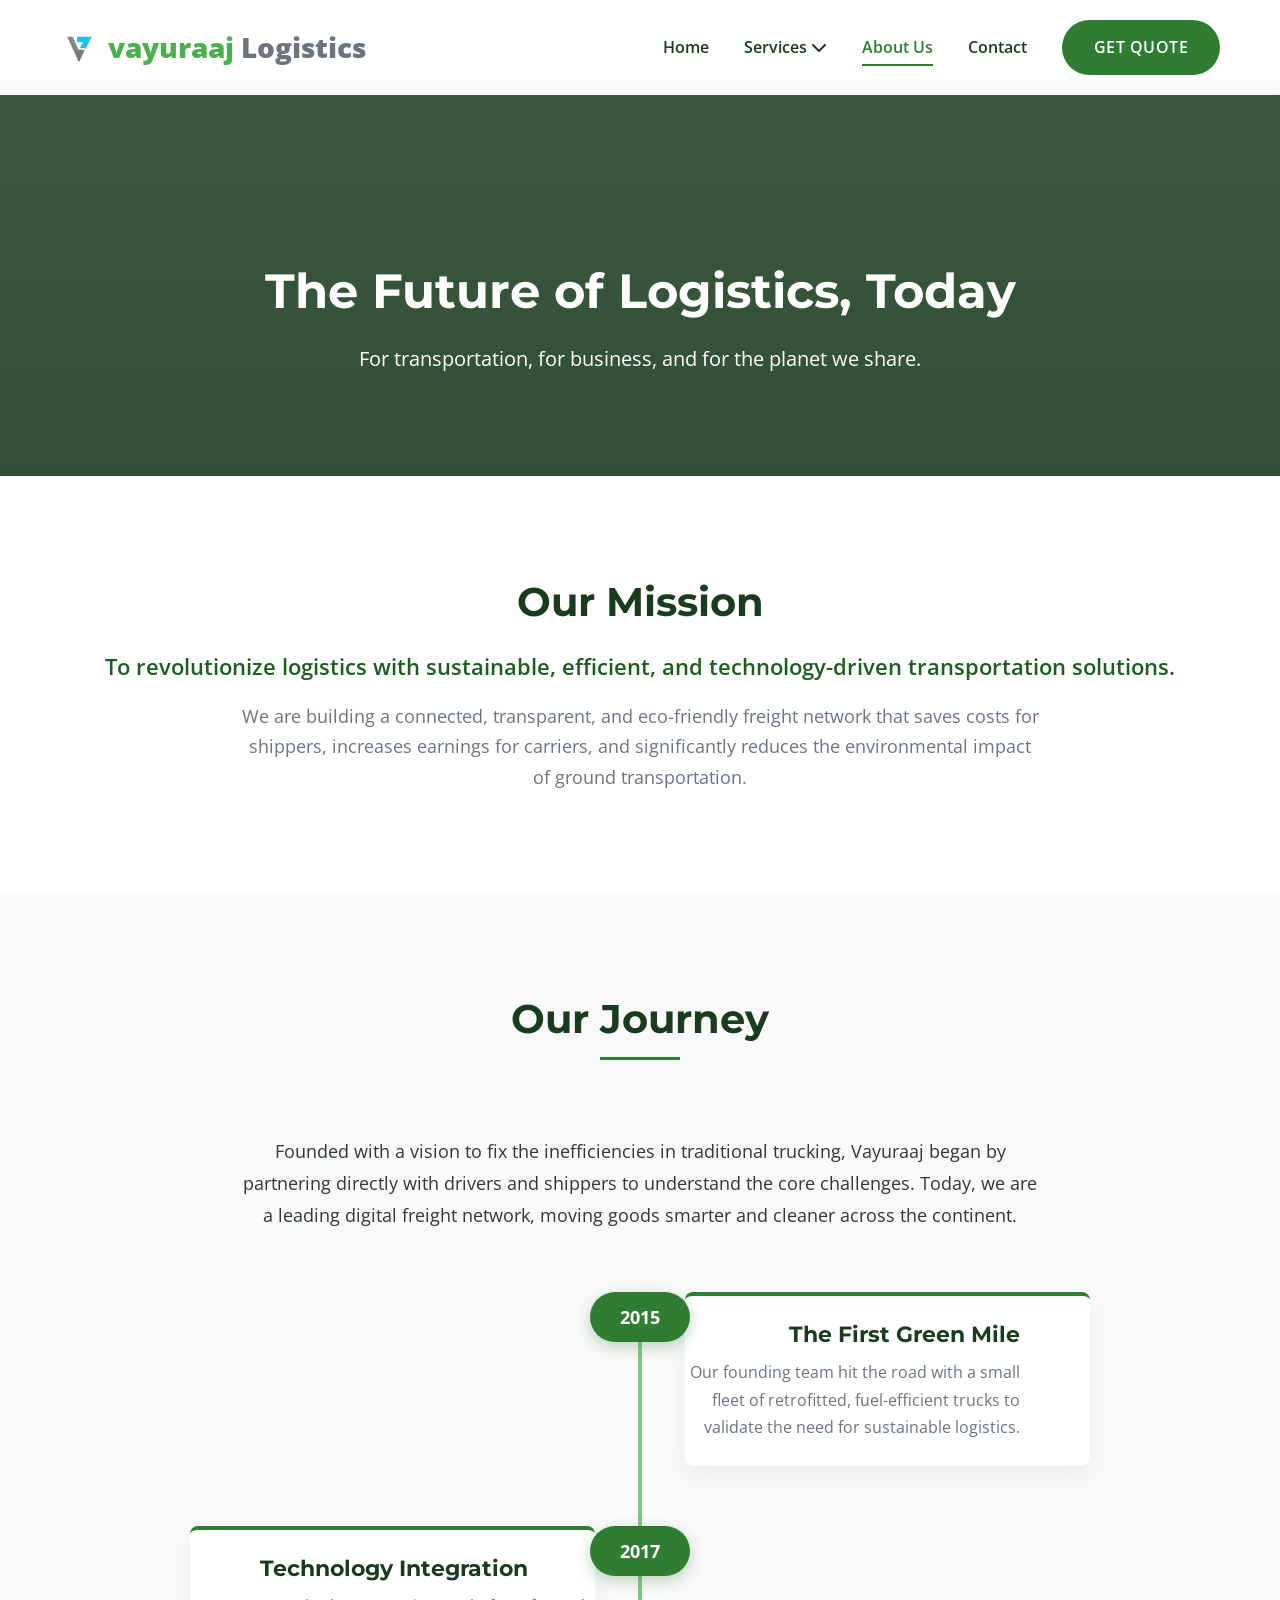
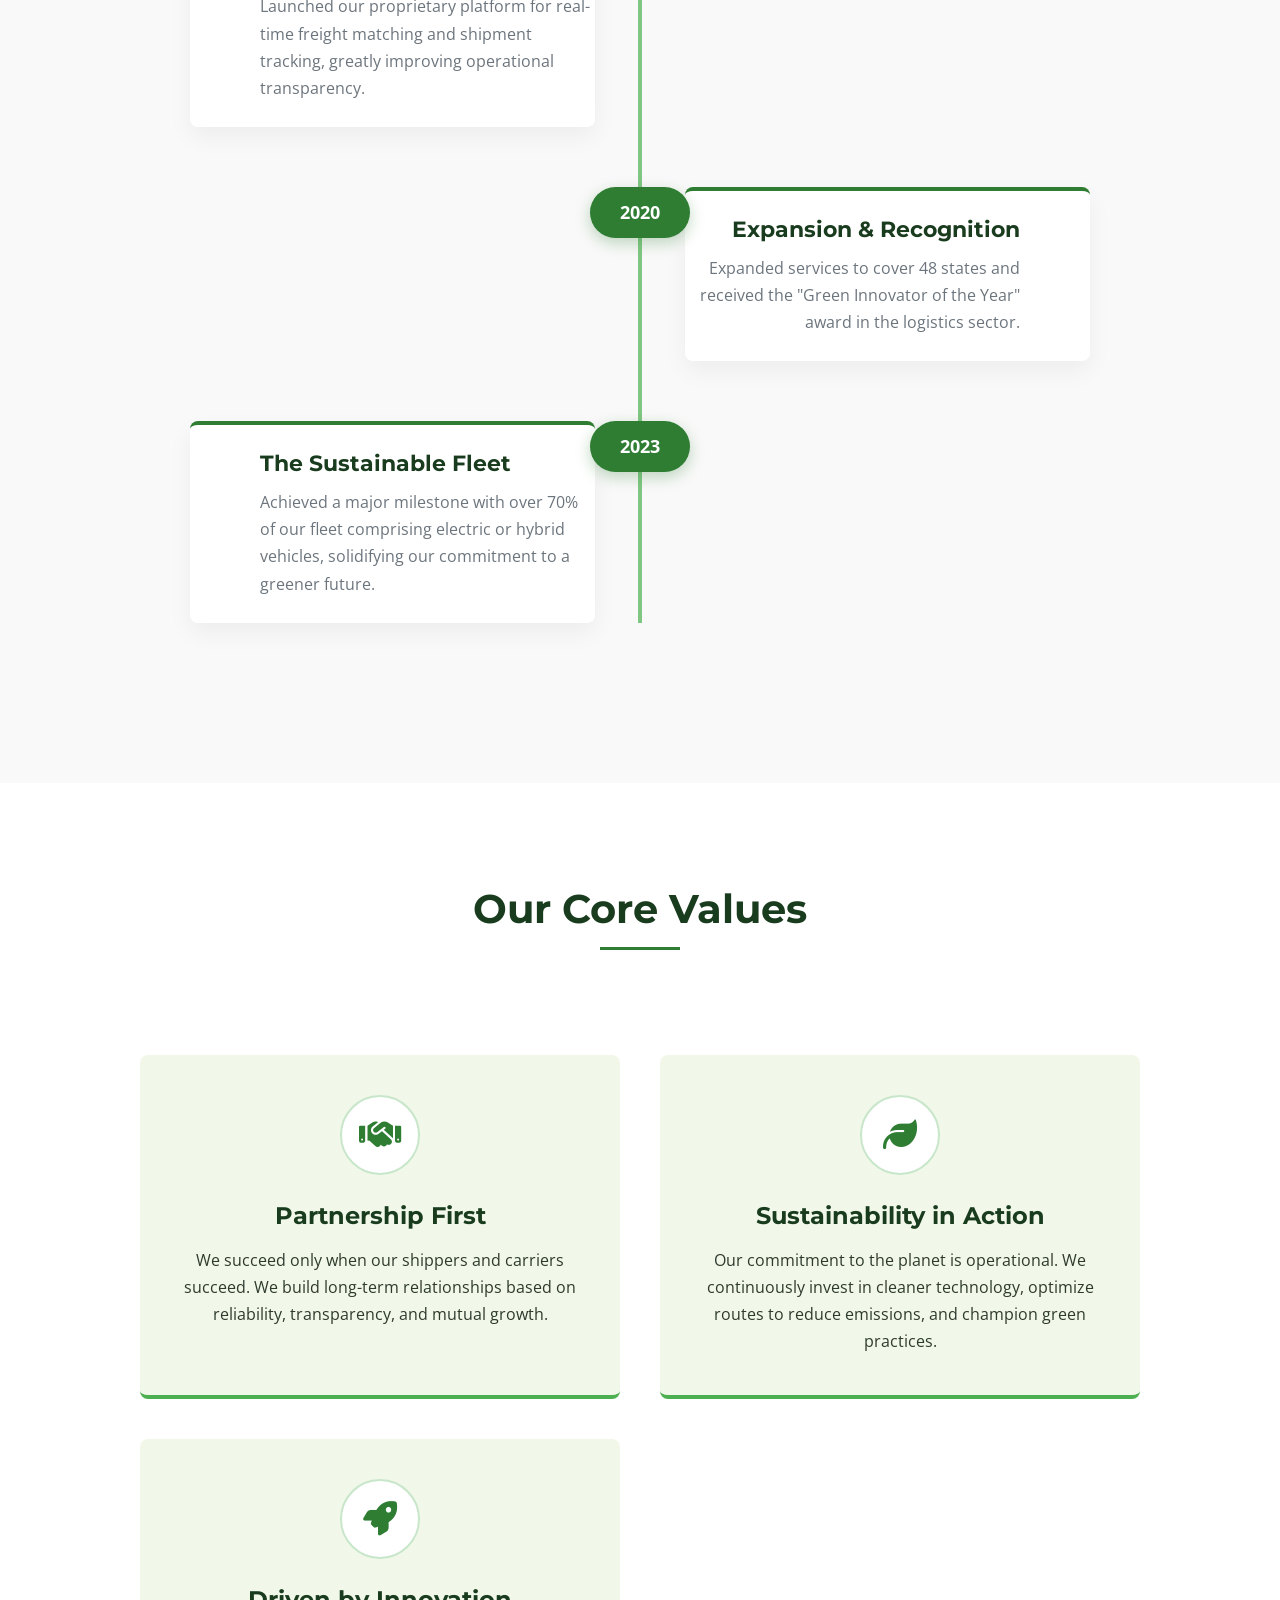
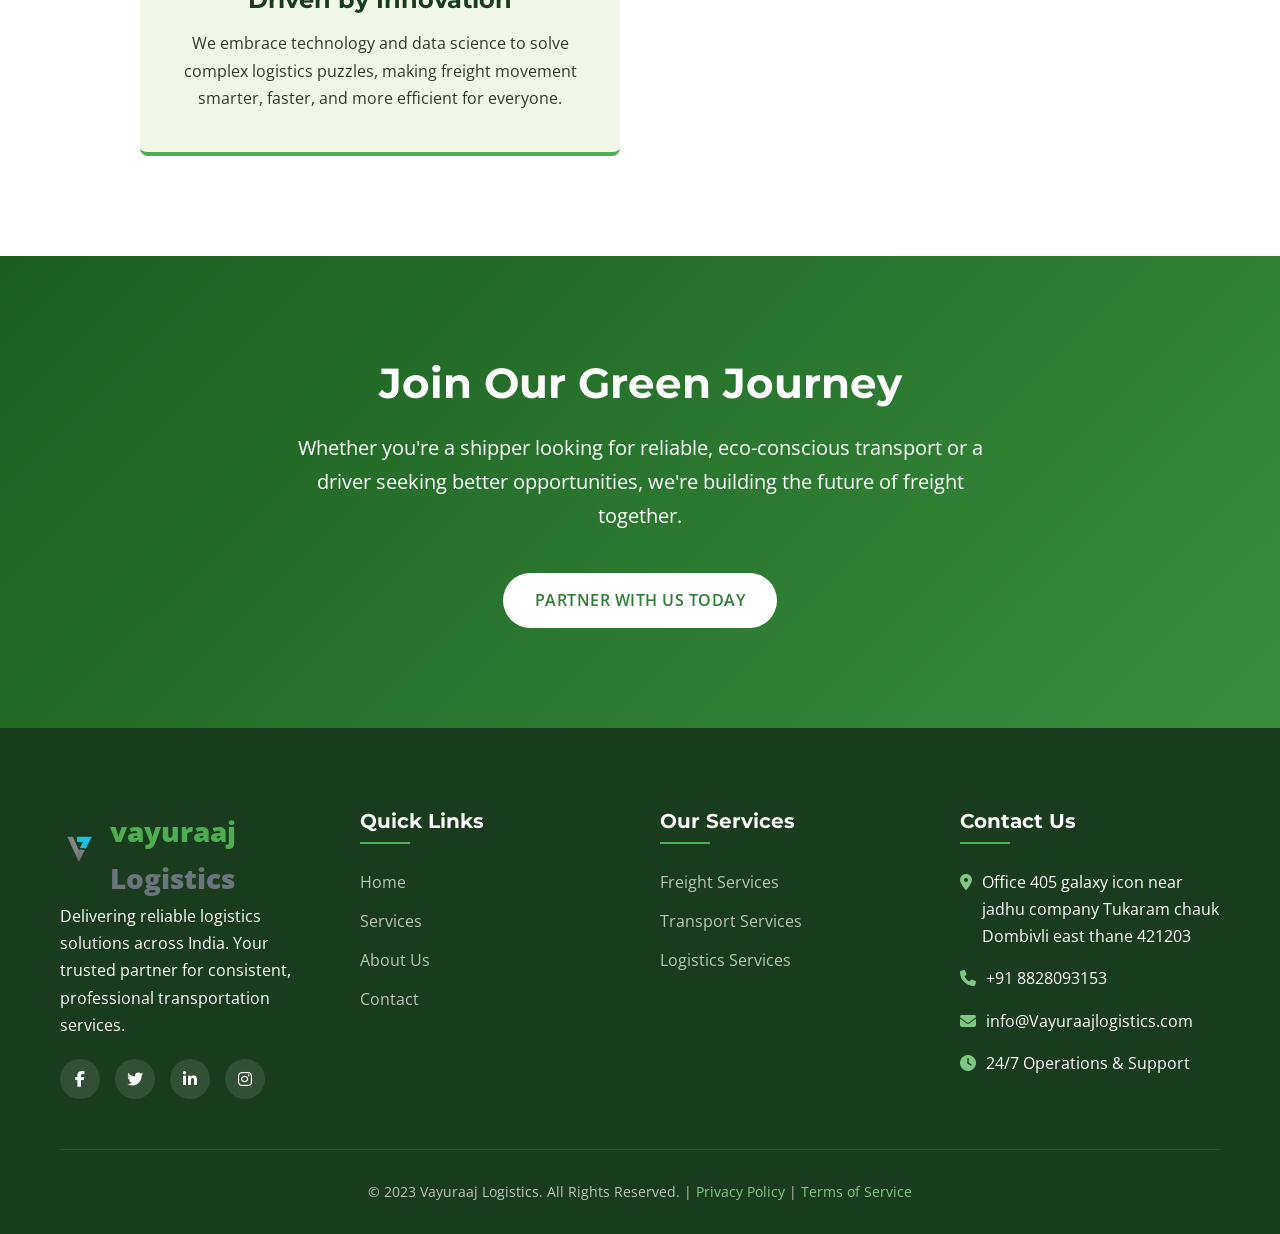
==== commit 33c0e089: "add" ====
--- a/about-us.html
+++ b/about-us.html
@@ -5,7 +5,8 @@
     <meta name="viewport" content="width=device-width, initial-scale=1.0" />
     <meta
       name="description"
-      content="Learn about Vayuraaj Logistics' mission to revolutionize sustainable logistics with eco-friendly transportation solutions across North America."
+      content=" Delivering reliable logistics solutions across India. Your trusted
+              partner for consistent, professional transportation services."
     />
     <title>About Us | Vayuraaj Logistics</title>
 
@@ -56,10 +57,10 @@
             </div>
 
             <a href="about-us.html" class="active">About Us</a>
-            <a href="#contact">Contact</a>
+            <a href="contact.html">Contact</a>
           </nav>
 
-          <a href="#contact" class="btn">Get Quote</a>
+          <a href="contact.html#get-quote" class="btn">Get Quote</a>
 
           <button class="mobile-menu-btn" id="mobileMenuBtn" aria-label="Menu">
             <i class="fas fa-bars"></i>
@@ -71,7 +72,7 @@
     <!-- Page Hero Banner -->
     <section class="page-hero">
       <div class="container">
-        <h1 class="fade-up">A Greener Future for Logistics</h1>
+        <h1 class="fade-up">The Future of Logistics, Today</h1>
         <p class="fade-up slow">
           For transportation, for business, and for the planet we share.
         </p>
@@ -222,7 +223,7 @@
           or a driver seeking better opportunities, we're building the future of
           freight together.
         </p>
-        <a href="index.html#contact" class="btn zoom-in"
+        <a href="contact.html#get-quote" class="btn zoom-in"
           >Partner With Us Today</a
         >
       </div>
@@ -240,23 +241,14 @@
               <div class="logo-text"><span>vayuraaj</span> Logistics</div>
             </div>
             <p>
-              Leading the way in sustainable logistics solutions across North
-              America. Your trusted partner for reliable, eco-friendly
-              transportation.
+              Delivering reliable logistics solutions across India. Your trusted
+              partner for consistent, professional transportation services.
             </p>
             <div class="social-icons">
-              <a href="#" aria-label="Facebook"
-                ><i class="fab fa-facebook-f"></i
-              ></a>
-              <a href="#" aria-label="Twitter"
-                ><i class="fab fa-twitter"></i
-              ></a>
-              <a href="#" aria-label="LinkedIn"
-                ><i class="fab fa-linkedin-in"></i
-              ></a>
-              <a href="#" aria-label="Instagram"
-                ><i class="fab fa-instagram"></i
-              ></a>
+              <a href="#"><i class="fab fa-facebook-f"></i></a>
+              <a href="#"><i class="fab fa-twitter"></i></a>
+              <a href="#"><i class="fab fa-linkedin-in"></i></a>
+              <a href="#"><i class="fab fa-instagram"></i></a>
             </div>
           </div>
 
@@ -264,35 +256,46 @@
             <h3>Quick Links</h3>
             <ul class="footer-links">
               <li><a href="index.html">Home</a></li>
+              <li><a href="services.html">Services</a></li>
               <li><a href="about-us.html">About Us</a></li>
-              <li><a href="services.html">Services</a></li>
-              <li><a href="#contact">Contact</a></li>
-              <li><a href="#">Career Opportunities</a></li>
+              <li><a href="contact.html">Contact</a></li>
             </ul>
           </div>
 
           <div class="footer-col">
-            <h3>Contact Info</h3>
+            <h3>Our Services</h3>
+            <ul class="footer-links">
+              <li><a href="services.html">Freight Services</a></li>
+              <li><a href="services.html">Transport Services</a></li>
+              <li><a href="services.html">Logistics Services</a></li>
+            </ul>
+          </div>
+
+          <div class="footer-col">
+            <h3>Contact Us</h3>
             <ul class="contact-info">
               <li>
                 <i class="fas fa-map-marker-alt"></i>
                 <span
-                  >456 Greenway Drive, Eco Business Park, Chicago, IL
-                  60601</span
+                  >Office 405 galaxy icon near jadhu company Tukaram chauk
+                  Dombivli east thane 421203</span
                 >
               </li>
               <li>
                 <i class="fas fa-phone"></i>
-                <span>+1 (888) 555-GREEN</span>
+                <span>+91 8828093153</span>
               </li>
               <li>
                 <i class="fas fa-envelope"></i>
-                <span>info@vayuraajlogistics.com</span>
+                <span>info@Vayuraajlogistics.com</span>
+              </li>
+              <li>
+                <i class="fas fa-clock"></i>
+                <span>24/7 Operations & Support</span>
               </li>
             </ul>
           </div>
         </div>
-
         <div class="copyright">
           <p>
             &copy; 2023 Vayuraaj Logistics. All Rights Reserved. |
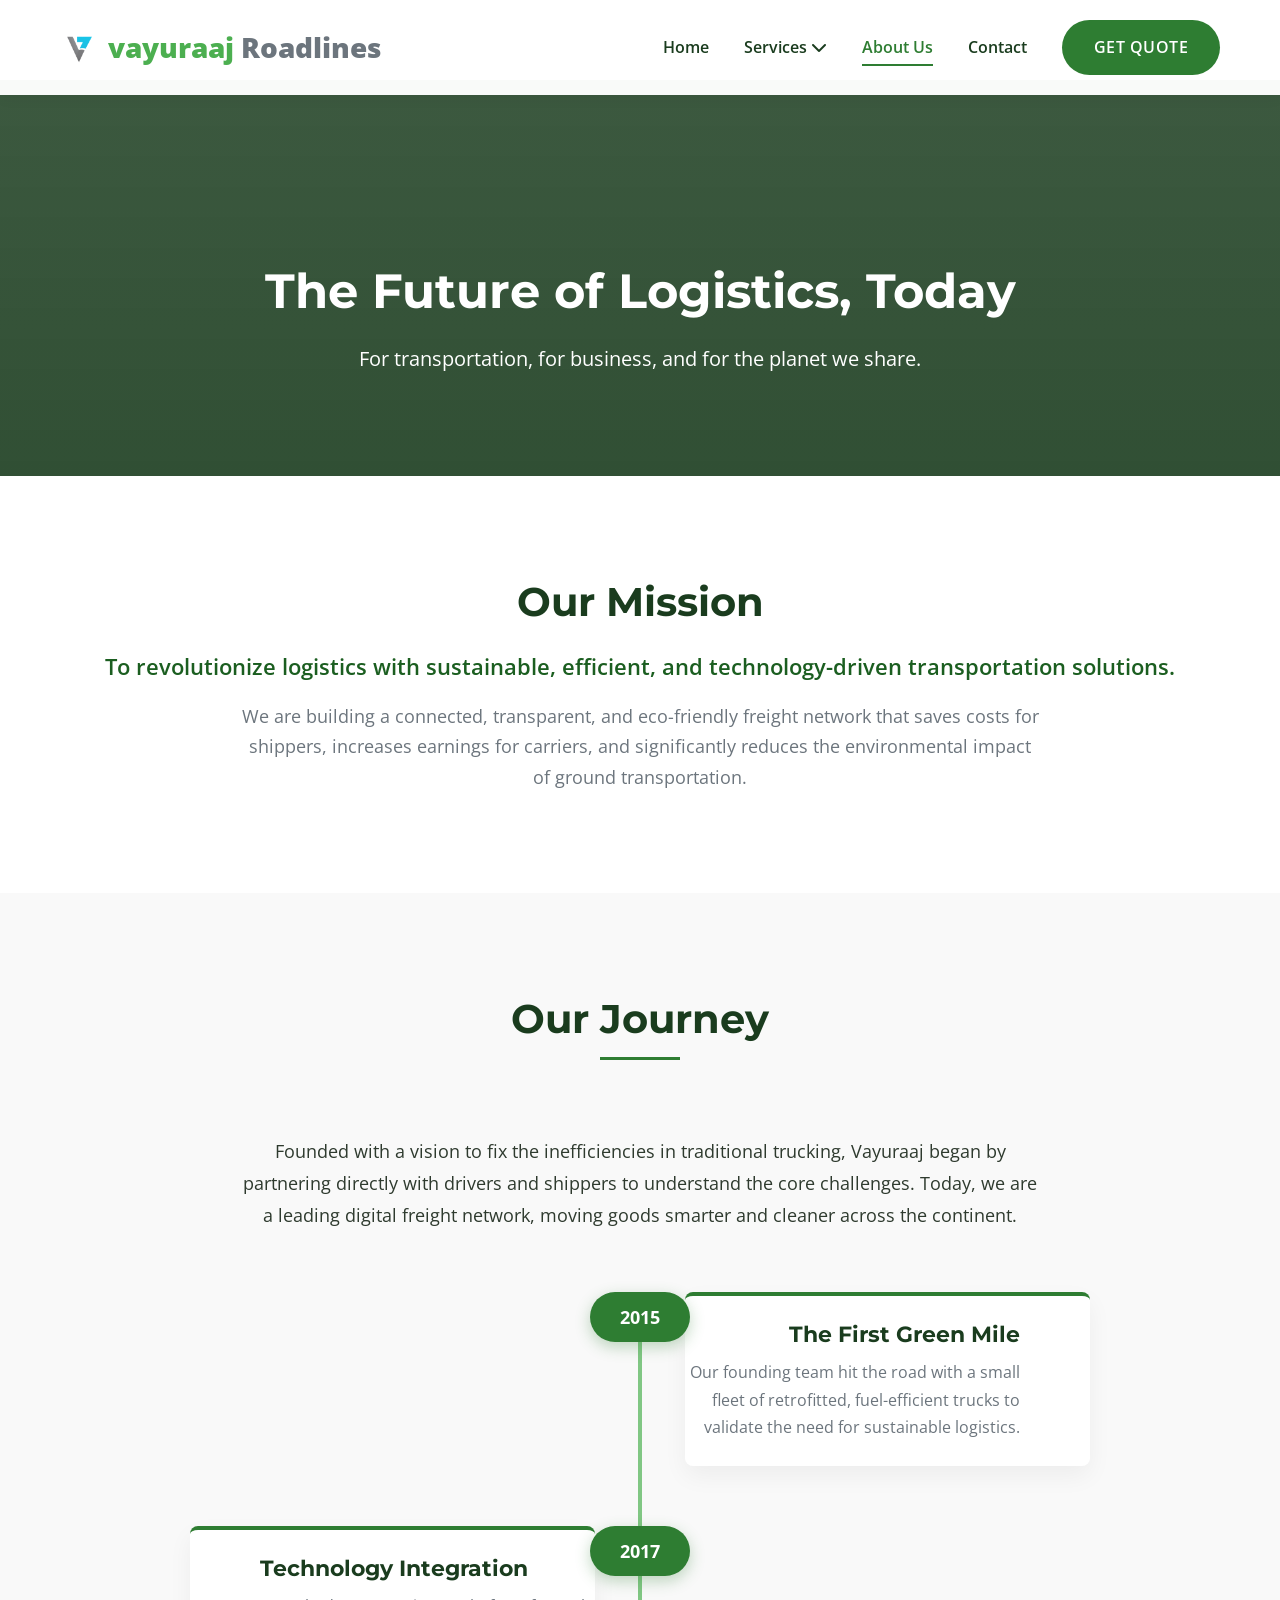
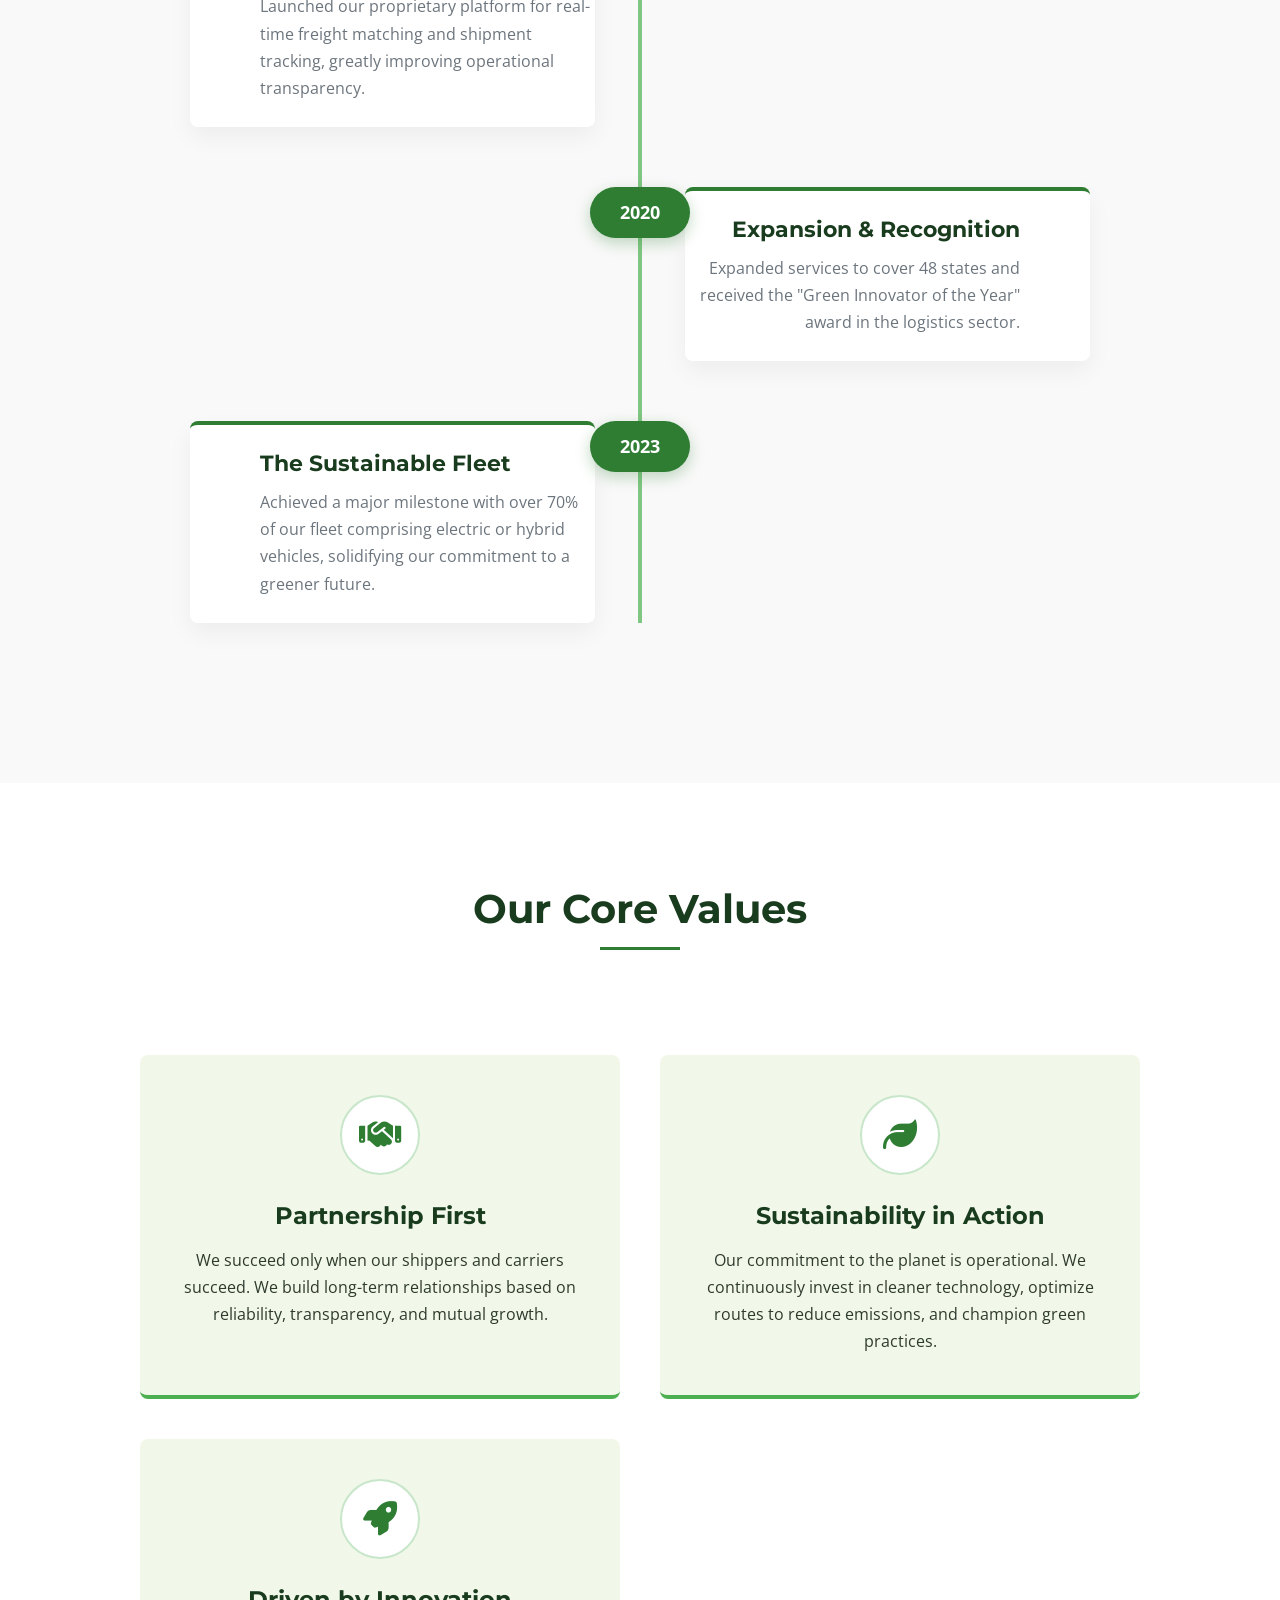
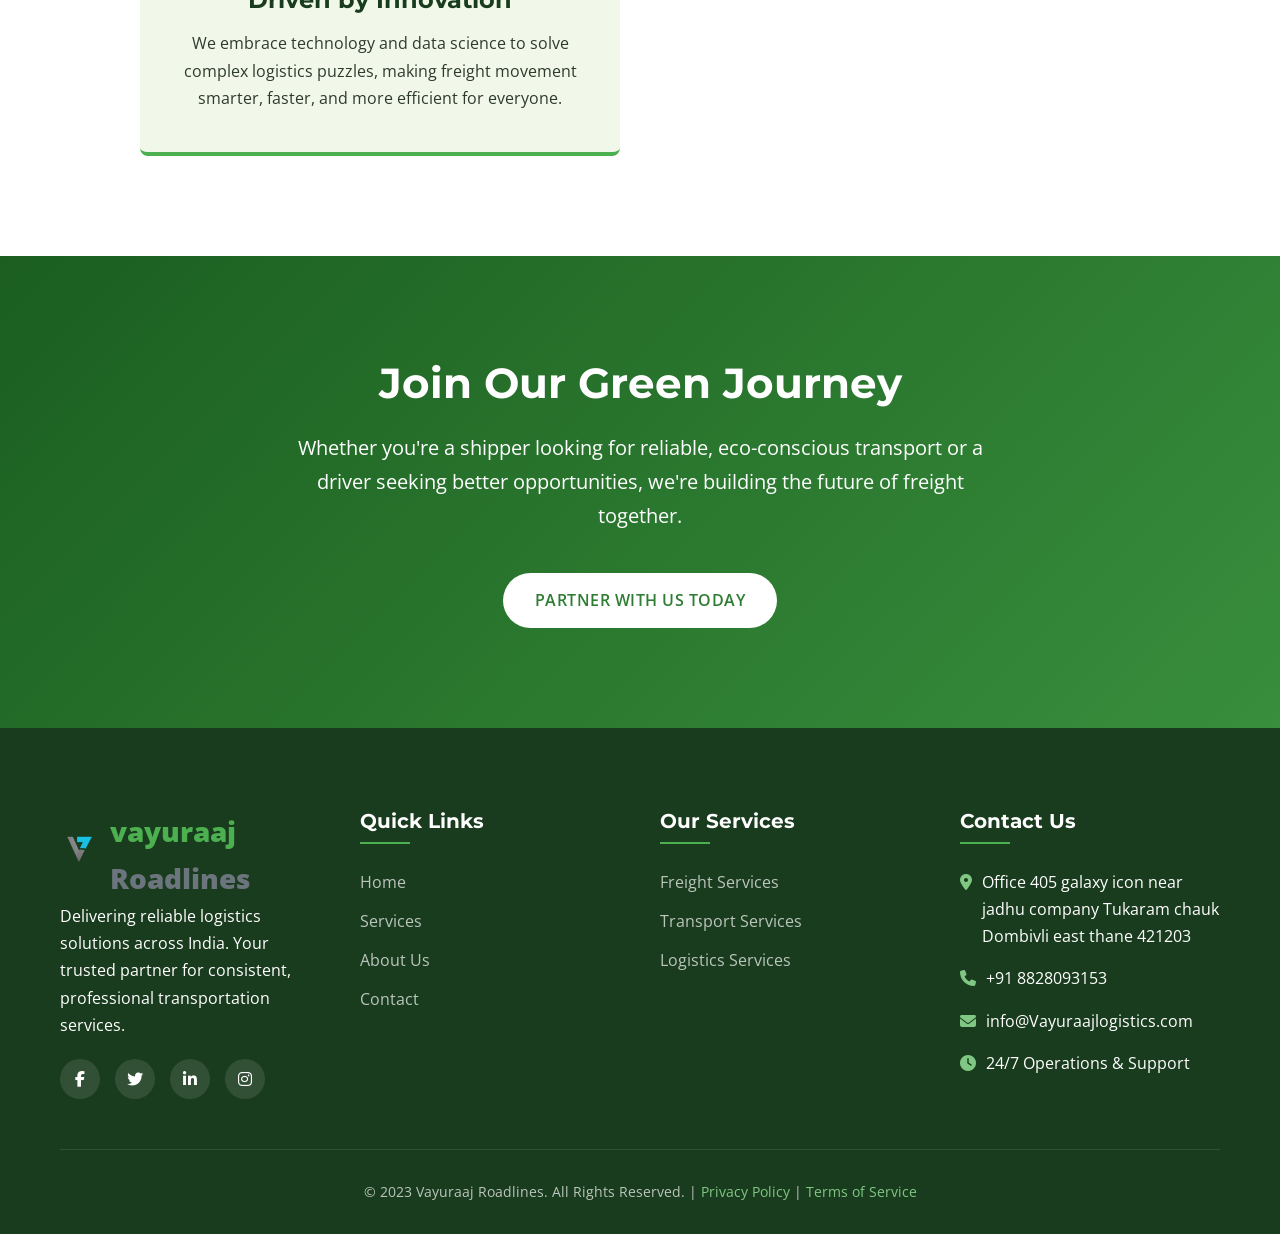
==== commit e05e1a3d: "add" ====
--- a/about-us.html
+++ b/about-us.html
@@ -8,7 +8,7 @@
       content=" Delivering reliable logistics solutions across India. Your trusted
               partner for consistent, professional transportation services."
     />
-    <title>About Us | Vayuraaj Logistics</title>
+    <title>About Us | Vayuraaj Roadlines</title>
 
     <!-- Font Awesome -->
     <link
@@ -33,9 +33,9 @@
       <div class="container header-container">
         <div class="logo-container">
           <div class="logo">
-            <img src="image.png" alt="Vayuraaj Logistics Logo" />
-          </div>
-          <div class="logo-text"><span>vayuraaj</span> Logistics</div>
+            <img src="image.png" alt="Vayuraaj Roadlines Logo" />
+          </div>
+          <div class="logo-text"><span>vayuraaj</span> Roadlines</div>
         </div>
 
         <div class="nav-container">
@@ -238,7 +238,7 @@
               <div class="logo-icon">
                 <img src="image.png" alt="logo" />
               </div>
-              <div class="logo-text"><span>vayuraaj</span> Logistics</div>
+              <div class="logo-text"><span>vayuraaj</span> Roadlines</div>
             </div>
             <p>
               Delivering reliable logistics solutions across India. Your trusted
@@ -298,7 +298,7 @@
         </div>
         <div class="copyright">
           <p>
-            &copy; 2023 Vayuraaj Logistics. All Rights Reserved. |
+            &copy; 2023 Vayuraaj Roadlines. All Rights Reserved. |
             <a href="#">Privacy Policy</a> | <a href="#">Terms of Service</a>
           </p>
         </div>
--- a/css/about-us.css
+++ b/css/about-us.css
@@ -243,11 +243,23 @@
   display: none;
   background: none;
   border: none;
-  font-size: 24px;
-  color: var(--dark);
+  font-size: 28px;
+  color: #2e3a2e; /* Changed from white to dark color */
   cursor: pointer;
-}
-
+  padding: 8px;
+  z-index: 1001;
+  transition: all 0.3s ease;
+  border-radius: 8px;
+}
+
+.mobile-menu-btn:hover {
+  color: var(--primary);
+  background: rgba(46, 125, 50, 0.1);
+}
+
+header.scrolled .mobile-menu-btn {
+  color: #2e3a2e; /* Keep consistent color */
+}
 /* ===== Page Hero ===== */
 .page-hero {
   background:
@@ -656,57 +668,117 @@
   transition-duration: 1.2s;
 }
 
-/* ===== Responsive Design ===== */
-@media (max-width: 992px) {
+@media screen and (max-width: 992px) {
+  .mobile-menu-btn {
+    display: flex;
+    align-items: center;
+    justify-content: center;
+    color: #2e3a2e; /* Ensure button is visible */
+    background: transparent;
+  }
+
   .nav-links {
-    display: none;
-    position: absolute;
-    top: 100%;
-    left: 0;
+    display: flex !important; /* Override any hiding issues */
+    position: fixed;
+    top: 0;
+    right: -100%;
+    width: 85%;
+    max-width: 400px;
+    height: 100vh;
+    background: white;
+    flex-direction: column;
+    align-items: flex-start;
+    justify-content: flex-start;
+    padding: 100px 30px 40px;
+    gap: 15px;
+    transition: right 0.5s cubic-bezier(0.4, 0, 0.2, 1);
+    box-shadow: -5px 0 40px rgba(0, 0, 0, 0.1);
+    overflow-y: auto;
+    z-index: 1000;
+    margin: 0; /* Reset any margins */
+    list-style: none;
+  }
+
+  .nav-links.active {
+    right: 0;
+  }
+
+  .nav-links a {
     width: 100%;
-    background-color: var(--white);
-    flex-direction: column;
-    padding: 20px;
-    box-shadow: var(--shadow-md);
-    gap: 20px;
-    z-index: 1000;
-  }
-
-  .nav-links.active {
+    padding: 15px 0;
+    font-size: 18px;
+    color: #2e3a2e; /* Ensure text is visible */
+    border-bottom: 1px solid rgba(46, 125, 50, 0.1);
+    text-decoration: none;
+    font-weight: 600;
+    font-family: "Montserrat", sans-serif;
+  }
+
+  .nav-links a:hover {
+    color: var(--primary);
+  }
+
+  /* Mobile Dropdown Styles */
+  .dropdown {
+    width: 100%;
+  }
+
+  .dropdown-toggle {
+    width: 100%;
     display: flex;
-  }
-
-  .mobile-menu-btn {
-    display: block;
-  }
-
-  /* Mobile Dropdown */
+    align-items: center;
+    justify-content: space-between;
+    padding: 15px 0;
+    border-bottom: 1px solid rgba(46, 125, 50, 0.1);
+  }
+
+  .dropdown-toggle a {
+    border-bottom: none;
+    padding: 0;
+    width: auto;
+  }
+
   .dropdown-menu {
     position: static;
+    transform: none;
     opacity: 1;
     visibility: visible;
-    transform: none;
     box-shadow: none;
-    padding: 10px 0 10px 20px;
+    background: rgba(46, 125, 50, 0.03);
+    border-radius: 12px;
+    margin: 10px 0 10px 20px;
+    padding: 10px 0;
     display: none;
-    background-color: var(--light);
-    margin-top: 10px;
+    border: 1px solid rgba(46, 125, 50, 0.1);
+    width: calc(100% - 20px);
   }
 
   .dropdown.active .dropdown-menu {
     display: block;
   }
 
-  .dropdown-toggle a {
-    pointer-events: auto;
-  }
-
-  .page-hero h1 {
-    font-size: 42px;
-  }
-
-  .mission-statement h2 {
-    font-size: 36px;
+  .dropdown-menu a {
+    padding: 12px 20px;
+    font-size: 16px;
+    border-bottom: 1px solid rgba(46, 125, 50, 0.05);
+  }
+
+  .dropdown-menu a:last-child {
+    border-bottom: none;
+  }
+
+  .dropdown-toggle i {
+    transition: transform 0.3s ease;
+    color: #2e3a2e;
+  }
+
+  .dropdown.active .dropdown-toggle i {
+    transform: rotate(180deg);
+  }
+
+  /* Hide the Get Quote button if it exists in desktop view */
+  .btn.get-quote-btn {
+    display: none;
   }
 }
 
